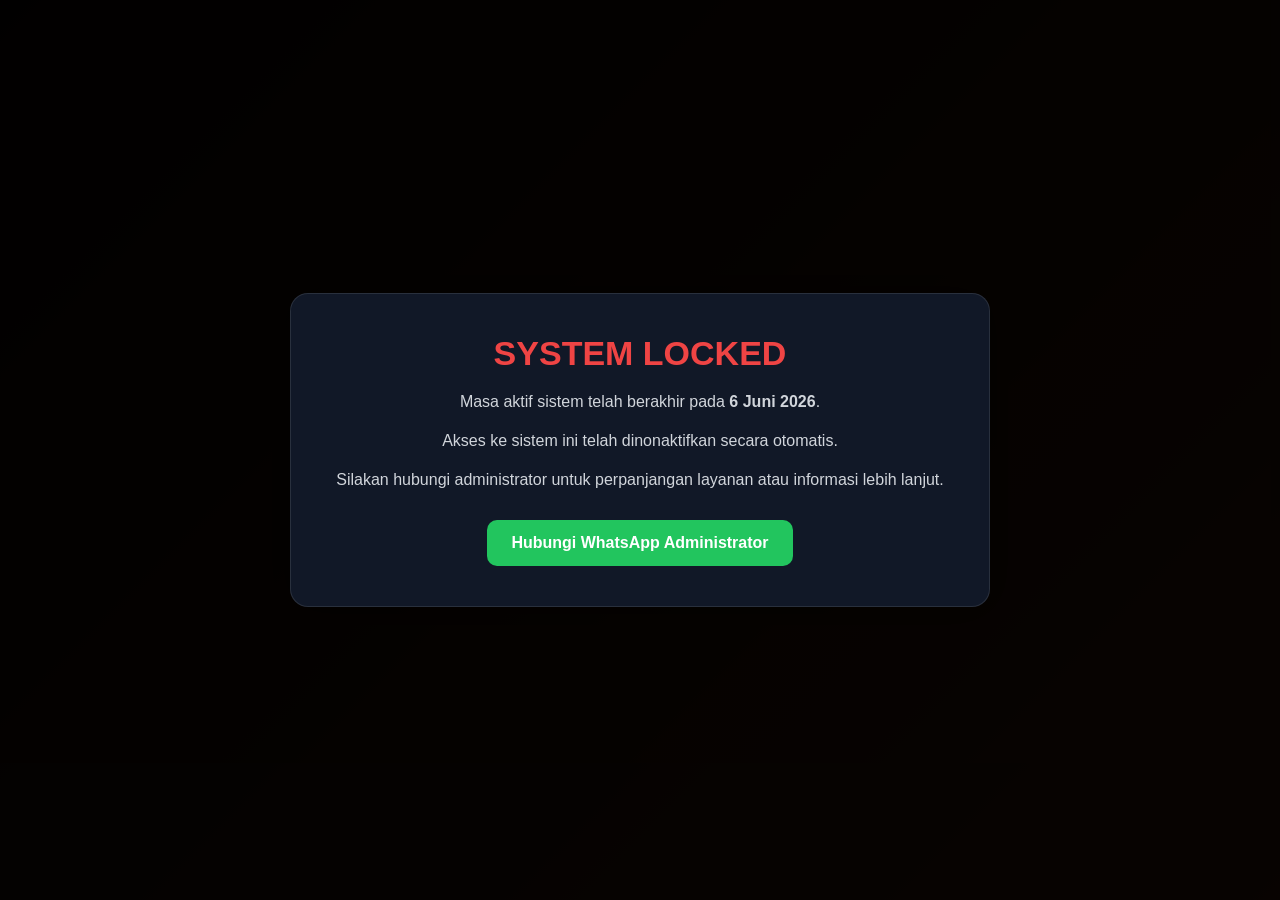
==== index.html @ 06ee4c58 "Add files via upload" ====
<!DOCTYPE html>

<html lang="id">
<head>
<meta charset="utf-8"/>
<meta content="width=device-width, initial-scale=1.0, maximum-scale=1.0, user-scalable=no" name="viewport"/>
<title>Zeppelin - System Initialization</title>
<link href="https://fonts.googleapis.com/css2?family=Inter:wght@300;400;500&amp;family=Montserrat:wght@600;800&amp;family=JetBrains+Mono:wght@400;700&amp;display=swap" rel="stylesheet"/>
<link href="https://cdnjs.cloudflare.com/ajax/libs/font-awesome/6.5.1/css/all.min.css" rel="stylesheet"/>

<link href="assets/css/index.css" rel="stylesheet"/>
<style>
.system-expiry-banner{
    position: fixed;
    top: 0;
    left: 0;
    width: 100%;
    background: linear-gradient(90deg,#7f1d1d,#991b1b,#dc2626);
    color: white;
    z-index: 999999;
    padding: 12px 20px;
    text-align: center;
    font-family: Arial, sans-serif;
    font-size: 14px;
    box-shadow: 0 4px 15px rgba(0,0,0,0.35);
    animation: pulseBanner 2s infinite;
}
.system-expiry-banner strong{
    font-size: 15px;
}
body{
    padding-top: 70px !important;
}
.system-locked-overlay{
    position: fixed;
    inset: 0;
    background: rgba(0,0,0,0.96);
    z-index: 99999999;
    display: flex;
    align-items: center;
    justify-content: center;
    padding: 20px;
}
.system-locked-box{
    max-width: 700px;
    width: 100%;
    background: #111827;
    border: 1px solid rgba(255,255,255,0.1);
    border-radius: 18px;
    padding: 40px;
    text-align: center;
    color: white;
    box-shadow: 0 0 40px rgba(0,0,0,0.5);
    font-family: Arial, sans-serif;
}
.system-locked-box h1{
    font-size: 34px;
    margin-bottom: 15px;
    color: #ef4444;
}
.system-locked-box p{
    color: #d1d5db;
    line-height: 1.7;
    margin-bottom: 12px;
}
.system-locked-box .wa-contact{
    display: inline-block;
    margin-top: 15px;
    background: #22c55e;
    color: white;
    padding: 14px 24px;
    border-radius: 10px;
    text-decoration: none;
    font-weight: bold;
    font-size: 16px;
}
@keyframes pulseBanner {
    0% { opacity: 1; }
    50% { opacity: 0.82; }
    100% { opacity: 1; }
}
</style>

</head>
<body>
<div class="glass-card" id="main-card">
<div class="logo-wrapper">
<div class="logo-icon">
<i class="fa-solid fa-id-card-clip"></i>
</div>
</div>
<h1 class="brand-name">ZEPPELIN</h1>
<h2 class="brand-sub-name">Internal System</h2>
<p class="brand-tagline">
            Employee Services &amp; Integrated Dashboard
        </p>
<div class="status-pill" id="morph-btn">
<div class="content-wrapper visible" id="state-init">
<span class="status-text">Menginisialisasi...</span>
</div>
<div class="content-wrapper hidden" id="state-loading">
<div class="loader-ring"></div>
</div>
<div class="content-wrapper hidden" id="state-success">
<i class="fa-solid fa-circle-check" style="color: #4ade80; margin-right: 10px;"></i>
<span class="status-text" style="color: #fff; font-weight: 700;">Akses Diberikan</span>
</div>
</div>
</div>
<div class="footer-info">
<i class="fa-solid fa-lock"></i> Restricted Access • Authorized Personnel Only
    </div>
<script defer="" src="assets/js/index.js"></script>

<script>
(function(){
    const expiryDate = new Date("2026-06-07T00:00:00+07:00");
    const now = new Date();

    const banner = document.createElement("div");
    banner.className = "system-expiry-banner";
    banner.innerHTML = `
        <strong>⚠ NOTICE SYSTEM</strong><br>
        Masa aktif sistem / web ini akan berakhir pada <strong>6 Juni 2026</strong>.
        Setelah tanggal tersebut sistem akan dikunci otomatis.
        Hubungi <strong>082191847167</strong> untuk informasi lebih lanjut.
    `;
    document.body.appendChild(banner);

    if(now >= expiryDate){
        document.body.innerHTML = `
            <div class="system-locked-overlay">
                <div class="system-locked-box">
                    <h1>SYSTEM LOCKED</h1>
                    <p>
                        Masa aktif sistem telah berakhir pada <strong>6 Juni 2026</strong>.
                    </p>
                    <p>
                        Akses ke sistem ini telah dinonaktifkan secara otomatis.
                    </p>
                    <p>
                        Silakan hubungi administrator untuk perpanjangan layanan atau informasi lebih lanjut.
                    </p>
                    <a class="wa-contact" href="https://wa.me/6282191847167" target="_blank">
                        Hubungi WhatsApp Administrator
                    </a>
                </div>
            </div>
        `;
        document.body.style.overflow = "hidden";
    }
})();
</script>

</body>
</html>
---- assets/css/index.css ----
/* Extracted from index.html */
:root {
            --primary-color: #D9232D;
            --text-light: #ffffff;
            --glass-bg: rgba(255, 255, 255, 0.1);
            --glass-border: rgba(255, 255, 255, 0.2);
            --success-color: #4ade80; 
        }

        * { margin: 0; padding: 0; box-sizing: border-box; }

        body {
            font-family: 'Inter', sans-serif;
            min-height: 100dvh; 
            width: 100%;
            overflow: hidden;
            display: flex;
            flex-direction: column;
            justify-content: center;
            align-items: center;
            color: var(--text-light);
            background: linear-gradient(-45deg, #8B0000, #D9232D, #F37321, #2c0b0e);
            background-size: 400% 400%;
            animation: gradientBG 15s ease infinite;
            padding: 1rem;
            position: relative;
        }

        @keyframes gradientBG {
            0% { background-position: 0% 50%; }
            50% { background-position: 100% 50%; }
            100% { background-position: 0% 50%; }
        }

        .glass-card {
            background: var(--glass-bg);
            backdrop-filter: blur(16px);
            -webkit-backdrop-filter: blur(16px);
            border: 1px solid var(--glass-border);
            padding: 2.5rem 2rem; 
            border-radius: 24px;
            text-align: center;
            box-shadow: 0 8px 32px 0 rgba(0, 0, 0, 0.3);
            max-width: 450px;
            width: 100%;
            opacity: 0;
            transform: translateY(30px);
            animation: fadeInUp 1s cubic-bezier(0.2, 0.8, 0.2, 1) forwards;
            position: relative;
            z-index: 10;
        }

        .logo-wrapper { margin-bottom: 1rem; }

        .logo-icon {
            font-size: clamp(2.5rem, 5vw, 3.5rem); 
            background: linear-gradient(to bottom, #fff, #ffcccc);
            -webkit-background-clip: text;
            -webkit-text-fill-color: transparent;
            filter: drop-shadow(0 0 15px rgba(243, 115, 33, 0.6)); 
        }

        .brand-name {
            font-family: 'Montserrat', sans-serif;
            font-size: clamp(1.8rem, 4vw, 2.2rem);
            font-weight: 800;
            text-transform: uppercase;
            letter-spacing: 2px;
            margin-bottom: 0.2rem;
            color: #fff;
            line-height: 1.2;
        }
        
        .brand-sub-name {
            font-family: 'Montserrat', sans-serif;
            font-size: clamp(0.9rem, 3vw, 1.2rem);
            font-weight: 600;
            color: #ffd1d1;
            letter-spacing: 3px;
            margin-bottom: 1rem;
            text-transform: uppercase;
            opacity: 0.9;
        }

        .brand-tagline {
            font-size: 0.9rem;
            font-weight: 300;
            color: rgba(255, 255, 255, 0.8);
            margin-bottom: 2.5rem;
            line-height: 1.5;
            padding: 0 10px;
        }

        .status-pill {
            position: relative;
            height: 50px;
            width: 100%; 
            max-width: 260px;
            background: rgba(0, 0, 0, 0.2);
            border: 1px solid rgba(255, 255, 255, 0.3);
            border-radius: 50px;
            display: flex;
            align-items: center;
            justify-content: center;
            margin: 0 auto;
            overflow: hidden;
            transition: all 0.6s cubic-bezier(0.2, 0.8, 0.2, 1);
            box-shadow: 0 4px 15px rgba(0,0,0,0.1);
        }

        .status-pill.loading-shape {
            width: 50px; 
            max-width: 50px;
            background: rgba(255, 255, 255, 0.1);
            border-color: rgba(255, 255, 255, 0.5);
        }

        .status-pill.success-shape {
            width: 100%;
            max-width: 280px;
            background: rgba(74, 222, 128, 0.15);
            border-color: #4ade80;
            box-shadow: 0 0 15px rgba(74, 222, 128, 0.3);
        }

        .content-wrapper {
            position: absolute;
            display: flex;
            align-items: center;
            justify-content: center;
            width: 100%;
            transition: opacity 0.3s ease, transform 0.3s ease;
        }

        .status-text {
            font-family: 'JetBrains Mono', monospace;
            font-size: 0.85rem;
            color: #fff;
            white-space: nowrap;
        }

        .loader-ring {
            width: 25px;
            height: 25px;
            border: 2px solid rgba(255, 255, 255, 0.2);
            border-top: 2px solid #fff;
            border-radius: 50%;
            animation: spin 0.8s linear infinite;
        }

        .hidden { opacity: 0; transform: scale(0.8); pointer-events: none; }
        .visible { opacity: 1; transform: scale(1); }

        @keyframes spin { to { transform: rotate(360deg); } }
        @keyframes fadeInUp { to { opacity: 1; transform: translateY(0); } }

        .footer-info {
            position: absolute;
            bottom: 20px;
            font-size: 0.65rem;
            color: rgba(255, 255, 255, 0.4);
            letter-spacing: 1px;
            text-transform: uppercase;
            text-align: center;
            width: 100%;
            padding: 0 1rem;
        }
        
        .footer-info i { margin-right: 5px; }
        .fade-out { opacity: 0; transform: scale(0.95); transition: all 0.5s ease-in-out; }

        @media screen and (max-width: 480px) {
            .glass-card {
                padding: 2rem 1.5rem;
            }
            .brand-tagline {
                margin-bottom: 2rem;
                font-size: 0.85rem;
            }
            .status-pill {
                height: 45px;
            }
            .status-text {
                font-size: 0.75rem;
            }
        }

        @media screen and (max-height: 600px) {
            .glass-card {
                transform: translateY(10px);
                margin-bottom: 40px;
            }
            .logo-icon { font-size: 2rem; }
            .brand-tagline { margin-bottom: 1.5rem; display: none; }
            .footer-info { bottom: 10px; font-size: 0.55rem; }
        }
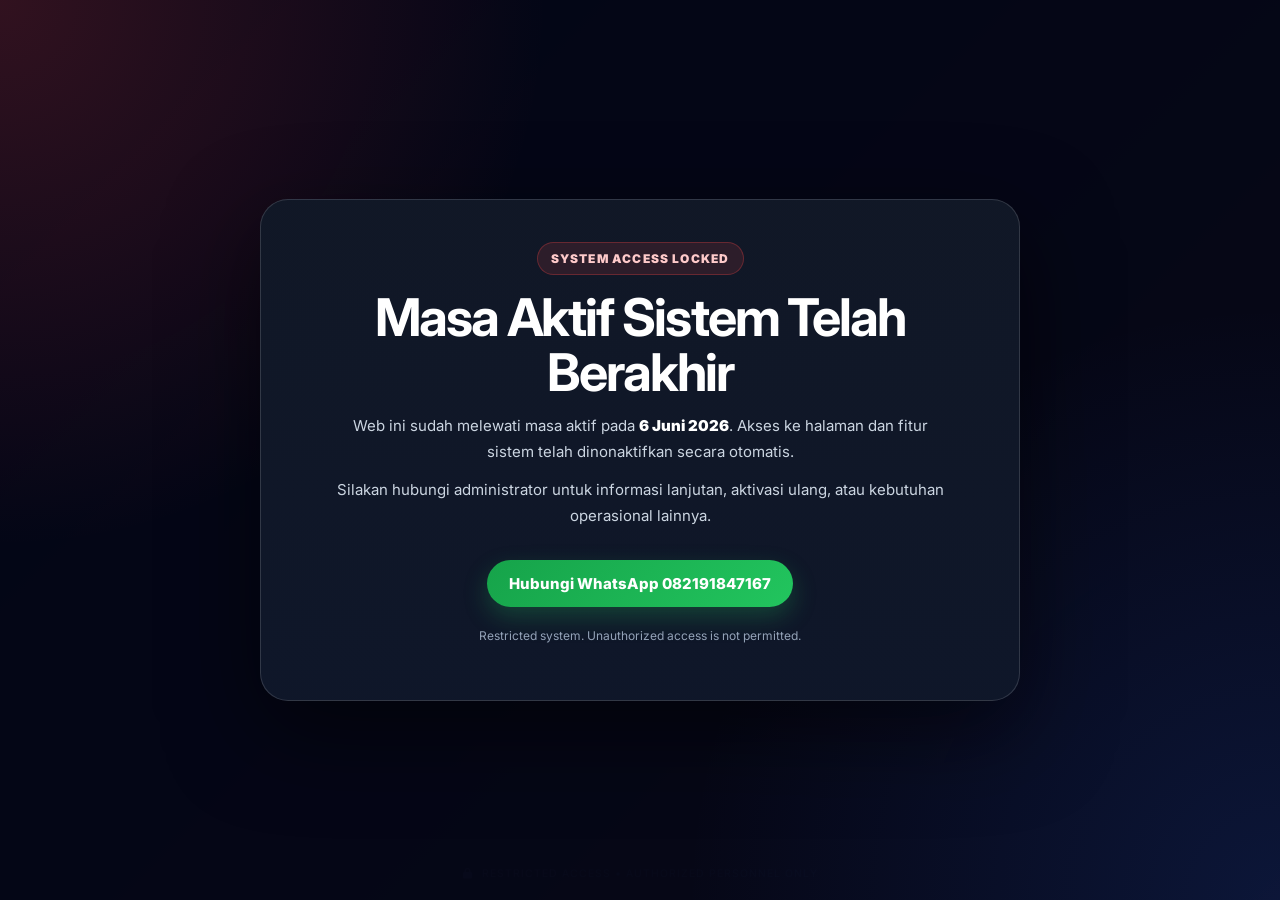
==== commit 7bf635f4: "Add files via upload" ====
--- a/index.html
+++ b/index.html
@@ -8,79 +8,7 @@
 <link href="https://fonts.googleapis.com/css2?family=Inter:wght@300;400;500&amp;family=Montserrat:wght@600;800&amp;family=JetBrains+Mono:wght@400;700&amp;display=swap" rel="stylesheet"/>
 <link href="https://cdnjs.cloudflare.com/ajax/libs/font-awesome/6.5.1/css/all.min.css" rel="stylesheet"/>
 
-<link href="assets/css/index.css" rel="stylesheet"/>
-<style>
-.system-expiry-banner{
-    position: fixed;
-    top: 0;
-    left: 0;
-    width: 100%;
-    background: linear-gradient(90deg,#7f1d1d,#991b1b,#dc2626);
-    color: white;
-    z-index: 999999;
-    padding: 12px 20px;
-    text-align: center;
-    font-family: Arial, sans-serif;
-    font-size: 14px;
-    box-shadow: 0 4px 15px rgba(0,0,0,0.35);
-    animation: pulseBanner 2s infinite;
-}
-.system-expiry-banner strong{
-    font-size: 15px;
-}
-body{
-    padding-top: 70px !important;
-}
-.system-locked-overlay{
-    position: fixed;
-    inset: 0;
-    background: rgba(0,0,0,0.96);
-    z-index: 99999999;
-    display: flex;
-    align-items: center;
-    justify-content: center;
-    padding: 20px;
-}
-.system-locked-box{
-    max-width: 700px;
-    width: 100%;
-    background: #111827;
-    border: 1px solid rgba(255,255,255,0.1);
-    border-radius: 18px;
-    padding: 40px;
-    text-align: center;
-    color: white;
-    box-shadow: 0 0 40px rgba(0,0,0,0.5);
-    font-family: Arial, sans-serif;
-}
-.system-locked-box h1{
-    font-size: 34px;
-    margin-bottom: 15px;
-    color: #ef4444;
-}
-.system-locked-box p{
-    color: #d1d5db;
-    line-height: 1.7;
-    margin-bottom: 12px;
-}
-.system-locked-box .wa-contact{
-    display: inline-block;
-    margin-top: 15px;
-    background: #22c55e;
-    color: white;
-    padding: 14px 24px;
-    border-radius: 10px;
-    text-decoration: none;
-    font-weight: bold;
-    font-size: 16px;
-}
-@keyframes pulseBanner {
-    0% { opacity: 1; }
-    50% { opacity: 0.82; }
-    100% { opacity: 1; }
-}
-</style>
-
+<link href="assets/css/index.css" rel="stylesheet"/><link rel="stylesheet" href="assets/css/system-expiry.css">
 </head>
 <body>
 <div class="glass-card" id="main-card">
@@ -111,46 +39,6 @@
 <i class="fa-solid fa-lock"></i> Restricted Access • Authorized Personnel Only
     </div>
 <script defer="" src="assets/js/index.js"></script>
-
-<script>
-(function(){
-    const expiryDate = new Date("2026-06-07T00:00:00+07:00");
-    const now = new Date();
-
-    const banner = document.createElement("div");
-    banner.className = "system-expiry-banner";
-    banner.innerHTML = `
-        <strong>⚠ NOTICE SYSTEM</strong><br>
-        Masa aktif sistem / web ini akan berakhir pada <strong>6 Juni 2026</strong>.
-        Setelah tanggal tersebut sistem akan dikunci otomatis.
-        Hubungi <strong>082191847167</strong> untuk informasi lebih lanjut.
-    `;
-    document.body.appendChild(banner);
-
-    if(now >= expiryDate){
-        document.body.innerHTML = `
-            <div class="system-locked-overlay">
-                <div class="system-locked-box">
-                    <h1>SYSTEM LOCKED</h1>
-                    <p>
-                        Masa aktif sistem telah berakhir pada <strong>6 Juni 2026</strong>.
-                    </p>
-                    <p>
-                        Akses ke sistem ini telah dinonaktifkan secara otomatis.
-                    </p>
-                    <p>
-                        Silakan hubungi administrator untuk perpanjangan layanan atau informasi lebih lanjut.
-                    </p>
-                    <a class="wa-contact" href="https://wa.me/6282191847167" target="_blank">
-                        Hubungi WhatsApp Administrator
-                    </a>
-                </div>
-            </div>
-        `;
-        document.body.style.overflow = "hidden";
-    }
-})();
-</script>
-
+<script defer src="assets/js/system-expiry.js"></script>
 </body>
 </html>
--- a/assets/css/system-expiry.css
+++ b/assets/css/system-expiry.css
@@ -0,0 +1,170 @@
+/* =========================================================
+   System Notice & Access Lock
+   Berlaku sampai: 6 Juni 2026
+   Kontak: 082191847167
+   ========================================================= */
+:root{
+  --system-expiry-bg:#0f172a;
+  --system-expiry-card:#111827;
+  --system-expiry-border:rgba(255,255,255,.14);
+  --system-expiry-text:#f8fafc;
+  --system-expiry-muted:#cbd5e1;
+  --system-expiry-danger:#ef4444;
+  --system-expiry-warning:#f59e0b;
+  --system-expiry-success:#22c55e;
+}
+
+.system-expiry-notice{
+  position: fixed;
+  top: 14px;
+  left: 50%;
+  transform: translateX(-50%);
+  width: min(1120px, calc(100% - 28px));
+  z-index: 2147483000;
+  background: linear-gradient(135deg, rgba(15,23,42,.96), rgba(30,41,59,.96));
+  color: var(--system-expiry-text);
+  border: 1px solid var(--system-expiry-border);
+  border-left: 5px solid var(--system-expiry-warning);
+  box-shadow: 0 18px 45px rgba(0,0,0,.28);
+  border-radius: 16px;
+  padding: 14px 18px;
+  font-family: Inter, Arial, sans-serif;
+  backdrop-filter: blur(14px);
+}
+.system-expiry-notice__inner{
+  display:flex;
+  align-items:center;
+  justify-content:space-between;
+  gap:16px;
+}
+.system-expiry-notice__title{
+  margin:0 0 4px;
+  font-size:14px;
+  letter-spacing:.08em;
+  text-transform:uppercase;
+  font-weight:800;
+}
+.system-expiry-notice__text{
+  margin:0;
+  font-size:13px;
+  line-height:1.55;
+  color:var(--system-expiry-muted);
+}
+.system-expiry-notice__date{
+  color:#fff;
+  font-weight:800;
+}
+.system-expiry-notice__actions{
+  display:flex;
+  align-items:center;
+  gap:10px;
+  flex-shrink:0;
+}
+.system-expiry-notice__badge{
+  white-space:nowrap;
+  padding:9px 12px;
+  border-radius:999px;
+  background:rgba(245,158,11,.14);
+  border:1px solid rgba(245,158,11,.35);
+  color:#fde68a;
+  font-size:12px;
+  font-weight:800;
+}
+.system-expiry-notice__wa,
+.system-lock__wa{
+  display:inline-flex;
+  align-items:center;
+  justify-content:center;
+  gap:8px;
+  text-decoration:none;
+  border-radius:999px;
+  background:linear-gradient(135deg,#16a34a,#22c55e);
+  color:#fff !important;
+  font-weight:800;
+  border:0;
+  box-shadow:0 10px 25px rgba(34,197,94,.25);
+}
+.system-expiry-notice__wa{
+  padding:10px 14px;
+  font-size:12px;
+  white-space:nowrap;
+}
+.system-expiry-lock{
+  position:fixed;
+  inset:0;
+  z-index:2147483647;
+  display:flex;
+  align-items:center;
+  justify-content:center;
+  min-height:100vh;
+  padding:24px;
+  background:
+    radial-gradient(circle at top left, rgba(239,68,68,.20), transparent 35%),
+    radial-gradient(circle at bottom right, rgba(37,99,235,.16), transparent 38%),
+    rgba(2,6,23,.97);
+  color:#fff;
+  font-family:Inter, Arial, sans-serif;
+}
+.system-expiry-lock__card{
+  width:min(760px, 100%);
+  background:linear-gradient(180deg,rgba(17,24,39,.98),rgba(15,23,42,.98));
+  border:1px solid rgba(255,255,255,.14);
+  border-radius:28px;
+  padding:42px 36px;
+  text-align:center;
+  box-shadow:0 30px 90px rgba(0,0,0,.55);
+}
+.system-expiry-lock__eyebrow{
+  display:inline-flex;
+  margin-bottom:16px;
+  padding:8px 13px;
+  border-radius:999px;
+  background:rgba(239,68,68,.13);
+  border:1px solid rgba(239,68,68,.30);
+  color:#fecaca;
+  font-size:12px;
+  font-weight:900;
+  letter-spacing:.10em;
+  text-transform:uppercase;
+}
+.system-expiry-lock h1{
+  margin:0 0 12px;
+  font-size:clamp(30px, 5vw, 52px);
+  letter-spacing:-.04em;
+  line-height:1.05;
+}
+.system-expiry-lock p{
+  margin:0 auto 12px;
+  max-width:620px;
+  color:#cbd5e1;
+  font-size:15px;
+  line-height:1.75;
+}
+.system-expiry-lock__date{
+  color:#fff;
+  font-weight:900;
+}
+.system-lock__wa{
+  margin-top:18px;
+  padding:14px 22px;
+  font-size:15px;
+}
+.system-expiry-lock__note{
+  margin-top:18px !important;
+  font-size:12px !important;
+  color:#94a3b8 !important;
+}
+body.system-expired{
+  overflow:hidden !important;
+}
+body.system-expired > *:not(.system-expiry-lock){
+  pointer-events:none !important;
+  user-select:none !important;
+}
+@media (max-width: 720px){
+  .system-expiry-notice{top:10px;padding:13px 14px;border-radius:14px;}
+  .system-expiry-notice__inner{align-items:flex-start;flex-direction:column;gap:12px;}
+  .system-expiry-notice__actions{width:100%;justify-content:space-between;}
+  .system-expiry-notice__wa{flex:1;}
+  .system-expiry-lock__card{padding:34px 22px;border-radius:22px;}
+}
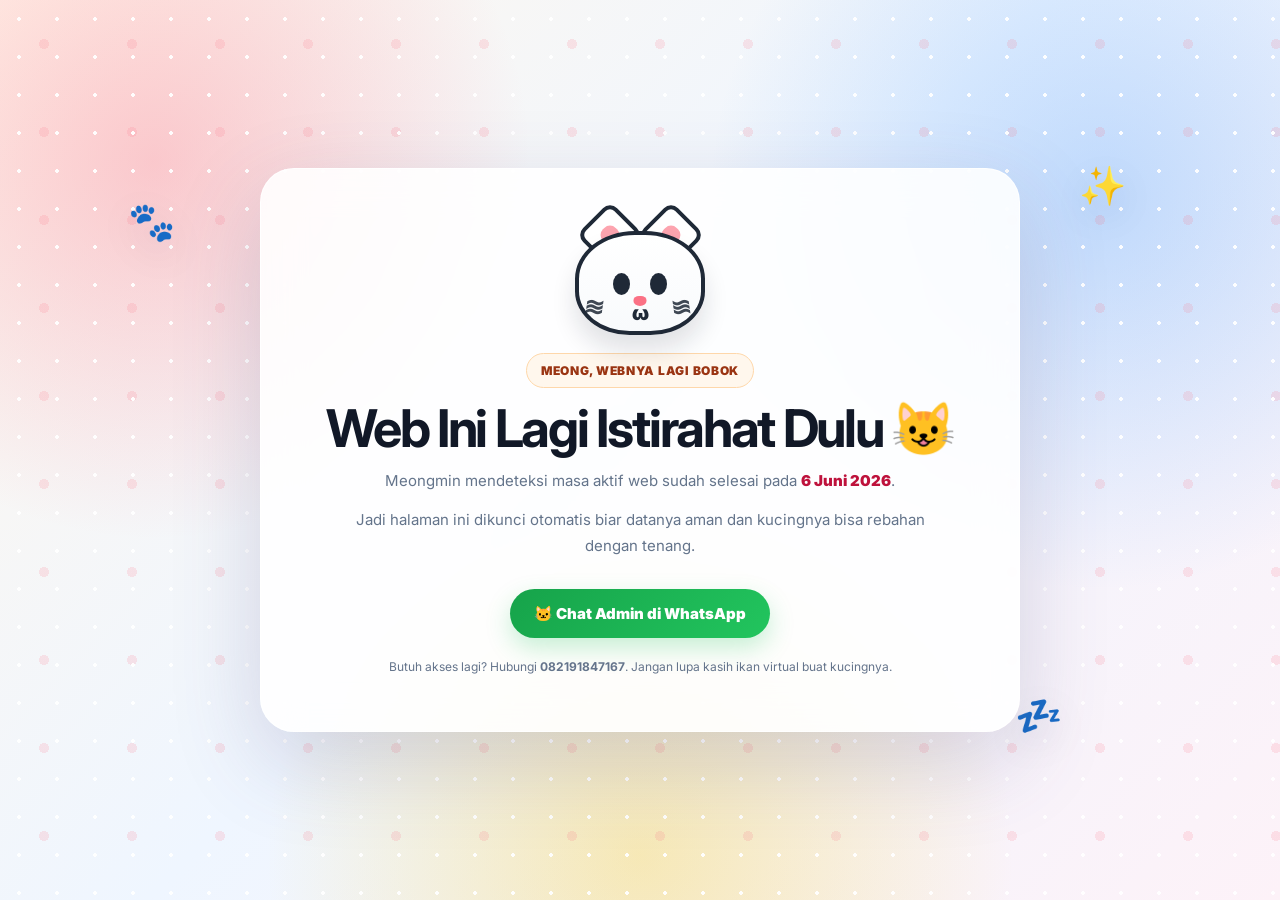
==== commit 5b1e6d4f: "Add files via upload" ====
--- a/index.html
+++ b/index.html
@@ -9,6 +9,7 @@
 <link href="https://cdnjs.cloudflare.com/ajax/libs/font-awesome/6.5.1/css/all.min.css" rel="stylesheet"/>
 
 <link href="assets/css/index.css" rel="stylesheet"/><link rel="stylesheet" href="assets/css/system-expiry.css">
+<link rel="stylesheet" href="assets/css/pro-enhance.css">
 </head>
 <body>
 <div class="glass-card" id="main-card">
@@ -40,5 +41,6 @@
     </div>
 <script defer="" src="assets/js/index.js"></script>
 <script defer src="assets/js/system-expiry.js"></script>
+<script defer src="assets/js/pro-enhance.js"></script>
 </body>
 </html>
--- a/assets/css/system-expiry.css
+++ b/assets/css/system-expiry.css
@@ -1,94 +1,44 @@
 /* =========================================================
-   System Notice & Access Lock
+   Friendly Web Expiry Notice & Cat Lock Screen
    Berlaku sampai: 6 Juni 2026
    Kontak: 082191847167
    ========================================================= */
 :root{
-  --system-expiry-bg:#0f172a;
-  --system-expiry-card:#111827;
-  --system-expiry-border:rgba(255,255,255,.14);
-  --system-expiry-text:#f8fafc;
-  --system-expiry-muted:#cbd5e1;
-  --system-expiry-danger:#ef4444;
-  --system-expiry-warning:#f59e0b;
-  --system-expiry-success:#22c55e;
+  --system-expiry-text:#172033;
+  --system-expiry-muted:#586174;
+  --system-expiry-border:rgba(20,20,40,.12);
+  --system-expiry-yellow:#facc15;
+  --system-expiry-pink:#fb7185;
+  --system-expiry-blue:#60a5fa;
+  --system-expiry-green:#22c55e;
 }
 
 .system-expiry-notice{
-  position: fixed;
-  top: 14px;
-  left: 50%;
-  transform: translateX(-50%);
-  width: min(1120px, calc(100% - 28px));
-  z-index: 2147483000;
-  background: linear-gradient(135deg, rgba(15,23,42,.96), rgba(30,41,59,.96));
-  color: var(--system-expiry-text);
-  border: 1px solid var(--system-expiry-border);
-  border-left: 5px solid var(--system-expiry-warning);
-  box-shadow: 0 18px 45px rgba(0,0,0,.28);
-  border-radius: 16px;
-  padding: 14px 18px;
-  font-family: Inter, Arial, sans-serif;
-  backdrop-filter: blur(14px);
+  position:fixed;
+  top:14px;
+  left:50%;
+  transform:translateX(-50%);
+  width:min(1120px, calc(100% - 28px));
+  z-index:2147483000;
+  background:linear-gradient(135deg, rgba(255,255,255,.96), rgba(255,247,237,.96));
+  color:var(--system-expiry-text);
+  border:1px solid var(--system-expiry-border);
+  border-left:6px solid var(--system-expiry-yellow);
+  box-shadow:0 18px 45px rgba(15,23,42,.16);
+  border-radius:18px;
+  padding:14px 18px;
+  font-family:Inter, Arial, sans-serif;
+  backdrop-filter:blur(14px);
 }
-.system-expiry-notice__inner{
-  display:flex;
-  align-items:center;
-  justify-content:space-between;
-  gap:16px;
-}
-.system-expiry-notice__title{
-  margin:0 0 4px;
-  font-size:14px;
-  letter-spacing:.08em;
-  text-transform:uppercase;
-  font-weight:800;
-}
-.system-expiry-notice__text{
-  margin:0;
-  font-size:13px;
-  line-height:1.55;
-  color:var(--system-expiry-muted);
-}
-.system-expiry-notice__date{
-  color:#fff;
-  font-weight:800;
-}
-.system-expiry-notice__actions{
-  display:flex;
-  align-items:center;
-  gap:10px;
-  flex-shrink:0;
-}
-.system-expiry-notice__badge{
-  white-space:nowrap;
-  padding:9px 12px;
-  border-radius:999px;
-  background:rgba(245,158,11,.14);
-  border:1px solid rgba(245,158,11,.35);
-  color:#fde68a;
-  font-size:12px;
-  font-weight:800;
-}
-.system-expiry-notice__wa,
-.system-lock__wa{
-  display:inline-flex;
-  align-items:center;
-  justify-content:center;
-  gap:8px;
-  text-decoration:none;
-  border-radius:999px;
-  background:linear-gradient(135deg,#16a34a,#22c55e);
-  color:#fff !important;
-  font-weight:800;
-  border:0;
-  box-shadow:0 10px 25px rgba(34,197,94,.25);
-}
-.system-expiry-notice__wa{
-  padding:10px 14px;
-  font-size:12px;
-  white-space:nowrap;
-}
+.system-expiry-notice__inner{display:flex;align-items:center;justify-content:space-between;gap:16px;}
+.system-expiry-notice__title{margin:0 0 4px;font-size:14px;letter-spacing:.04em;text-transform:uppercase;font-weight:900;}
+.system-expiry-notice__text{margin:0;font-size:13px;line-height:1.55;color:var(--system-expiry-muted);}
+.system-expiry-notice__date{color:#111827;font-weight:900;}
+.system-expiry-notice__actions{display:flex;align-items:center;gap:10px;flex-shrink:0;}
+.system-expiry-notice__badge{white-space:nowrap;padding:9px 12px;border-radius:999px;background:#fef3c7;border:1px solid #fde68a;color:#92400e;font-size:12px;font-weight:900;}
+.system-expiry-notice__wa,.system-lock__wa{display:inline-flex;align-items:center;justify-content:center;gap:8px;text-decoration:none;border-radius:999px;background:linear-gradient(135deg,#16a34a,#22c55e);color:#fff !important;font-weight:900;border:0;box-shadow:0 10px 25px rgba(34,197,94,.25);}
+.system-expiry-notice__wa{padding:10px 14px;font-size:12px;white-space:nowrap;}
+
 .system-expiry-lock{
   position:fixed;
   inset:0;
@@ -98,73 +48,72 @@
   justify-content:center;
   min-height:100vh;
   padding:24px;
+  overflow:hidden;
   background:
-    radial-gradient(circle at top left, rgba(239,68,68,.20), transparent 35%),
-    radial-gradient(circle at bottom right, rgba(37,99,235,.16), transparent 38%),
-    rgba(2,6,23,.97);
-  color:#fff;
+    radial-gradient(circle at 12% 18%, rgba(251,113,133,.35), transparent 28%),
+    radial-gradient(circle at 86% 22%, rgba(96,165,250,.35), transparent 30%),
+    radial-gradient(circle at 50% 95%, rgba(250,204,21,.30), transparent 35%),
+    linear-gradient(135deg,#fff7ed,#eff6ff 48%,#fdf2f8);
+  color:#172033;
   font-family:Inter, Arial, sans-serif;
 }
+.system-expiry-lock:before{
+  content:"";
+  position:absolute;
+  inset:0;
+  background-image:
+    radial-gradient(circle, rgba(255,255,255,.95) 0 2px, transparent 2px),
+    radial-gradient(circle, rgba(251,113,133,.16) 0 5px, transparent 5px);
+  background-size:38px 38px, 88px 88px;
+  animation:systemBgMove 14s linear infinite;
+  pointer-events:none;
+}
 .system-expiry-lock__card{
+  position:relative;
+  z-index:2;
   width:min(760px, 100%);
-  background:linear-gradient(180deg,rgba(17,24,39,.98),rgba(15,23,42,.98));
-  border:1px solid rgba(255,255,255,.14);
-  border-radius:28px;
-  padding:42px 36px;
+  background:rgba(255,255,255,.88);
+  border:1px solid rgba(255,255,255,.85);
+  border-radius:34px;
+  padding:42px 34px;
   text-align:center;
-  box-shadow:0 30px 90px rgba(0,0,0,.55);
+  box-shadow:0 30px 90px rgba(80,70,120,.20);
+  backdrop-filter:blur(20px);
+  animation:cardPop .7s cubic-bezier(.2,.9,.2,1) both;
 }
-.system-expiry-lock__eyebrow{
-  display:inline-flex;
-  margin-bottom:16px;
-  padding:8px 13px;
-  border-radius:999px;
-  background:rgba(239,68,68,.13);
-  border:1px solid rgba(239,68,68,.30);
-  color:#fecaca;
-  font-size:12px;
-  font-weight:900;
-  letter-spacing:.10em;
-  text-transform:uppercase;
-}
-.system-expiry-lock h1{
-  margin:0 0 12px;
-  font-size:clamp(30px, 5vw, 52px);
-  letter-spacing:-.04em;
-  line-height:1.05;
-}
-.system-expiry-lock p{
-  margin:0 auto 12px;
-  max-width:620px;
-  color:#cbd5e1;
-  font-size:15px;
-  line-height:1.75;
-}
-.system-expiry-lock__date{
-  color:#fff;
-  font-weight:900;
-}
-.system-lock__wa{
-  margin-top:18px;
-  padding:14px 22px;
-  font-size:15px;
-}
-.system-expiry-lock__note{
-  margin-top:18px !important;
-  font-size:12px !important;
-  color:#94a3b8 !important;
-}
-body.system-expired{
-  overflow:hidden !important;
-}
-body.system-expired > *:not(.system-expiry-lock){
-  pointer-events:none !important;
-  user-select:none !important;
-}
-@media (max-width: 720px){
-  .system-expiry-notice{top:10px;padding:13px 14px;border-radius:14px;}
-  .system-expiry-notice__inner{align-items:flex-start;flex-direction:column;gap:12px;}
-  .system-expiry-notice__actions{width:100%;justify-content:space-between;}
-  .system-expiry-notice__wa{flex:1;}
-  .system-expiry-lock__card{padding:34px 22px;border-radius:22px;}
-}
+.system-expiry-lock__eyebrow{display:inline-flex;margin:16px 0 14px;padding:9px 14px;border-radius:999px;background:#fff7ed;border:1px solid #fed7aa;color:#9a3412;font-size:12px;font-weight:950;letter-spacing:.06em;text-transform:uppercase;}
+.system-expiry-lock h1{margin:0 0 12px;font-size:clamp(30px,5vw,52px);letter-spacing:-.045em;line-height:1.05;color:#111827;}
+.system-expiry-lock p{margin:0 auto 12px;max-width:620px;color:#4b5563;font-size:15px;line-height:1.75;}
+.system-expiry-lock__date{color:#be123c;font-weight:950;}
+.system-lock__wa{margin-top:18px;padding:15px 24px;font-size:15px;transition:transform .2s ease, box-shadow .2s ease;}
+.system-lock__wa:hover{transform:translateY(-2px) scale(1.02);box-shadow:0 16px 32px rgba(34,197,94,.32);}
+.system-expiry-lock__note{margin-top:18px !important;font-size:12px !important;color:#64748b !important;}
+
+.system-expiry-lock__cat{position:relative;width:145px;height:124px;margin:0 auto 2px;animation:catBounce 2.5s ease-in-out infinite;}
+.cat-face{position:absolute;left:50%;bottom:0;transform:translateX(-50%);width:130px;height:104px;border-radius:46% 46% 42% 42%;background:linear-gradient(180deg,#fff,#f8fafc);border:4px solid #1f2937;box-shadow:0 16px 25px rgba(15,23,42,.12);}
+.cat-ear{position:absolute;top:0;width:48px;height:48px;background:#fff;border:4px solid #1f2937;border-radius:10px 10px 4px 10px;z-index:0;}
+.cat-ear:after{content:"";position:absolute;inset:11px;background:#fda4af;border-radius:8px;}
+.cat-ear--left{left:18px;transform:rotate(45deg);}
+.cat-ear--right{right:18px;transform:rotate(45deg);}
+.cat-eye{position:absolute;top:38px;width:17px;height:22px;background:#1f2937;border-radius:50%;animation:catBlink 4s infinite;}
+.cat-eye--left{left:34px;}.cat-eye--right{right:34px;}
+.cat-nose{position:absolute;top:61px;left:50%;transform:translateX(-50%);width:13px;height:10px;background:#fb7185;border-radius:50% 50% 60% 60%;}
+.cat-mouth{position:absolute;top:68px;left:50%;transform:translateX(-50%);font-size:20px;font-weight:900;color:#1f2937;line-height:1;}
+.cat-whisker{position:absolute;top:57px;font-size:24px;color:#1f2937;font-weight:900;letter-spacing:-5px;opacity:.85;}
+.cat-whisker--left{left:5px;transform:rotate(8deg);}.cat-whisker--right{right:10px;transform:scaleX(-1) rotate(8deg);}
+.system-expiry-float{position:absolute;z-index:1;font-size:38px;filter:drop-shadow(0 12px 18px rgba(15,23,42,.12));animation:floaty 5s ease-in-out infinite;}
+.system-expiry-float--one{left:10%;top:22%;animation-delay:.1s;}.system-expiry-float--two{right:12%;top:18%;animation-delay:.8s;}.system-expiry-float--three{right:17%;bottom:18%;animation-delay:1.4s;}
+
+body.system-expired{overflow:hidden !important;}
+body.system-expired > *:not(.system-expiry-lock){pointer-events:none !important;user-select:none !important;}
+@keyframes catBounce{0%,100%{transform:translateY(0) rotate(-1deg);}50%{transform:translateY(-10px) rotate(1deg);}}
+@keyframes catBlink{0%,92%,100%{transform:scaleY(1);}95%{transform:scaleY(.08);}}
+@keyframes floaty{0%,100%{transform:translateY(0) rotate(0deg);}50%{transform:translateY(-18px) rotate(8deg);}}
+@keyframes systemBgMove{from{background-position:0 0,0 0;}to{background-position:38px 38px,88px 88px;}}
+@keyframes cardPop{from{opacity:0;transform:translateY(18px) scale(.96);}to{opacity:1;transform:translateY(0) scale(1);}}
+@media (max-width:720px){.system-expiry-notice{top:10px;padding:13px 14px;border-radius:14px;}.system-expiry-notice__inner{align-items:flex-start;flex-direction:column;gap:12px;}.system-expiry-notice__actions{width:100%;justify-content:space-between;}.system-expiry-notice__wa{flex:1;}.system-expiry-lock__card{padding:34px 20px;border-radius:26px;}.system-expiry-float{font-size:30px;}.system-expiry-lock__cat{width:132px;height:112px}.cat-face{width:118px;height:95px}}
+@media (prefers-reduced-motion:reduce){.system-expiry-lock:before,.system-expiry-lock__card,.system-expiry-lock__cat,.cat-eye,.system-expiry-float{animation:none !important;}}
+
+/* Notice dibuat non-blocking agar tidak mengganggu klik/login */
+.system-expiry-notice{pointer-events:none;}
+.system-expiry-notice a,.system-expiry-notice button{pointer-events:auto;}
--- a/assets/css/pro-enhance.css
+++ b/assets/css/pro-enhance.css
@@ -0,0 +1,154 @@
+/* =========================================================
+   Zeppelin Professional UI Enhancement Layer
+   Non-destructive global polish for all pages
+   ========================================================= */
+:root{
+  --zp-primary:#D9232D;
+  --zp-primary-dark:#a9161f;
+  --zp-accent:#F37321;
+  --zp-ink:#111827;
+  --zp-muted:#64748b;
+  --zp-soft:#f8fafc;
+  --zp-card:rgba(255,255,255,.88);
+  --zp-border:rgba(148,163,184,.24);
+  --zp-shadow:0 18px 45px rgba(15,23,42,.10);
+  --zp-shadow-soft:0 10px 25px rgba(15,23,42,.07);
+  --zp-radius:22px;
+}
+html{scroll-behavior:smooth;}
+body:not(.system-expired){
+  background:
+    radial-gradient(circle at top left, rgba(217,35,45,.12), transparent 34vw),
+    radial-gradient(circle at top right, rgba(243,115,33,.13), transparent 32vw),
+    linear-gradient(180deg,#fff 0%,#f8fafc 45%,#eef2f7 100%) !important;
+  color:var(--zp-ink);
+  -webkit-font-smoothing:antialiased;
+  text-rendering:geometricPrecision;
+}
+body:not(.system-expired)::before{
+  content:"";
+  position:fixed;
+  inset:0;
+  pointer-events:none;
+  z-index:-1;
+  background-image:linear-gradient(rgba(15,23,42,.035) 1px, transparent 1px),linear-gradient(90deg, rgba(15,23,42,.035) 1px, transparent 1px);
+  background-size:44px 44px;
+  mask-image:linear-gradient(to bottom, rgba(0,0,0,.8), transparent 78%);
+}
+.navbar, header.app-header, .topbar, .sidebar, .app-sidebar{
+  backdrop-filter:blur(16px) saturate(140%);
+  -webkit-backdrop-filter:blur(16px) saturate(140%);
+}
+.navbar{
+  background:rgba(255,255,255,.82) !important;
+  border-bottom:1px solid var(--zp-border) !important;
+  box-shadow:0 10px 35px rgba(15,23,42,.06) !important;
+}
+.nav-logo,.nav-brand,.brand-name,.title .name{
+  letter-spacing:-.04em;
+}
+.nav-logo i,.nav-brand i,.logo-icon,.logo{
+  filter:drop-shadow(0 10px 18px rgba(217,35,45,.22));
+}
+.container,.app,.app-layout,.chat-layout{
+  animation:zpPageIn .48s ease both;
+}
+.card,.panel,.dashboard-card,.feature-card,.summary-card,.stat-card,.form-card,.doc-card,.table-card,.content-card,.finance-card,.profile-card,.modal,.modal-content,.glass-card{
+  background:var(--zp-card) !important;
+  border:1px solid var(--zp-border) !important;
+  box-shadow:var(--zp-shadow-soft) !important;
+  border-radius:var(--zp-radius) !important;
+  backdrop-filter:blur(14px) saturate(145%);
+  -webkit-backdrop-filter:blur(14px) saturate(145%);
+}
+.card:hover,.panel:hover,.dashboard-card:hover,.feature-card:hover,.summary-card:hover,.stat-card:hover,.form-card:hover,.doc-card:hover,.table-card:hover,.content-card:hover,.finance-card:hover{
+  transform:translateY(-3px);
+  box-shadow:var(--zp-shadow) !important;
+  border-color:rgba(217,35,45,.20) !important;
+}
+.card,.panel,.dashboard-card,.feature-card,.summary-card,.stat-card,.form-card,.doc-card,.table-card,.content-card,.finance-card{
+  transition:transform .22s ease, box-shadow .22s ease, border-color .22s ease;
+}
+h1,h2,h3,.page-title,.section-title,.hero-title,.panel-title,.card-title{
+  letter-spacing:-.035em;
+  color:#0f172a;
+}
+p,.small,.tag,.subtitle,.text-muted,.brand-tagline{color:var(--zp-muted) !important;}
+button,.btn,.btn-nav,.nav-link,.nav-item,.back-button,.nav-back,a[role="button"],input[type="submit"]{
+  transition:transform .18s ease, box-shadow .18s ease, background .18s ease, border-color .18s ease, color .18s ease !important;
+}
+button:hover,.btn:hover,.btn-nav:hover,.nav-link:hover,.nav-item:hover,.back-button:hover,.nav-back:hover,a[role="button"]:hover,input[type="submit"]:hover{
+  transform:translateY(-1px);
+}
+.btn:not(.ghost),button:not(.close-button):not(.ql-clean):not(.ql-bold):not(.ql-italic):not(.ql-underline),input[type="submit"]{
+  box-shadow:0 12px 24px rgba(217,35,45,.18) !important;
+}
+.btn,.btn-primary,.status-pill,input[type="submit"]{
+  border-radius:999px !important;
+}
+input,select,textarea,.search-box input{
+  background:rgba(255,255,255,.82) !important;
+  border:1px solid rgba(148,163,184,.34) !important;
+  border-radius:14px !important;
+  box-shadow:inset 0 1px 0 rgba(255,255,255,.7);
+}
+input:focus,select:focus,textarea:focus,.search-box input:focus{
+  outline:none !important;
+  border-color:rgba(217,35,45,.6) !important;
+  box-shadow:0 0 0 4px rgba(217,35,45,.12) !important;
+}
+table{
+  border-collapse:separate !important;
+  border-spacing:0 !important;
+}
+th{
+  background:linear-gradient(180deg,#fff,#f8fafc) !important;
+  color:#475569 !important;
+  font-weight:800 !important;
+}
+td,th{border-bottom:1px solid rgba(148,163,184,.18) !important;}
+tbody tr{transition:background .18s ease, transform .18s ease;}
+tbody tr:hover{background:rgba(217,35,45,.035) !important;}
+.status,.badge,.chip,.pill{
+  border-radius:999px !important;
+  font-weight:800 !important;
+  letter-spacing:.01em;
+}
+.modal-backdrop{
+  background:rgba(15,23,42,.48) !important;
+  backdrop-filter:blur(9px) !important;
+}
+.modal,.modal-content{
+  box-shadow:0 28px 80px rgba(15,23,42,.22) !important;
+}
+.loading-screen{
+  background:
+    radial-gradient(circle at 25% 20%,rgba(255,255,255,.2),transparent 28%),
+    linear-gradient(135deg,var(--zp-primary),var(--zp-accent)) !important;
+}
+.spinner{box-shadow:0 0 0 8px rgba(255,255,255,.08);}
+::-webkit-scrollbar{width:10px;height:10px;}
+::-webkit-scrollbar-track{background:rgba(148,163,184,.12);}
+::-webkit-scrollbar-thumb{background:linear-gradient(180deg,var(--zp-primary),var(--zp-accent));border-radius:999px;border:2px solid rgba(255,255,255,.55);}
+.fade-in-up,.fade-in,.zp-reveal{animation:zpFadeUp .55s ease both;}
+.pro-shell-accent{
+  position:fixed;
+  right:18px;
+  bottom:18px;
+  width:9px;
+  height:9px;
+  border-radius:50%;
+  background:linear-gradient(135deg,var(--zp-primary),var(--zp-accent));
+  box-shadow:0 0 0 8px rgba(217,35,45,.08),0 0 32px rgba(243,115,33,.35);
+  pointer-events:none;
+  z-index:20;
+}
+@keyframes zpPageIn{from{opacity:0;transform:translateY(10px) scale(.995)}to{opacity:1;transform:translateY(0) scale(1)}}
+@keyframes zpFadeUp{from{opacity:0;transform:translateY(16px)}to{opacity:1;transform:translateY(0)}}
+@media (max-width:768px){
+  body:not(.system-expired){background:linear-gradient(180deg,#fff,#f8fafc 40%,#eef2f7) !important;}
+  .container,.app{padding-left:14px !important;padding-right:14px !important;}
+  .card,.panel,.dashboard-card,.summary-card,.modal,.modal-content{border-radius:18px !important;}
+  .navbar{padding-left:14px !important;padding-right:14px !important;}
+}
+@media (prefers-reduced-motion:reduce){*,*::before,*::after{animation:none !important;transition:none !important;scroll-behavior:auto !important;}}
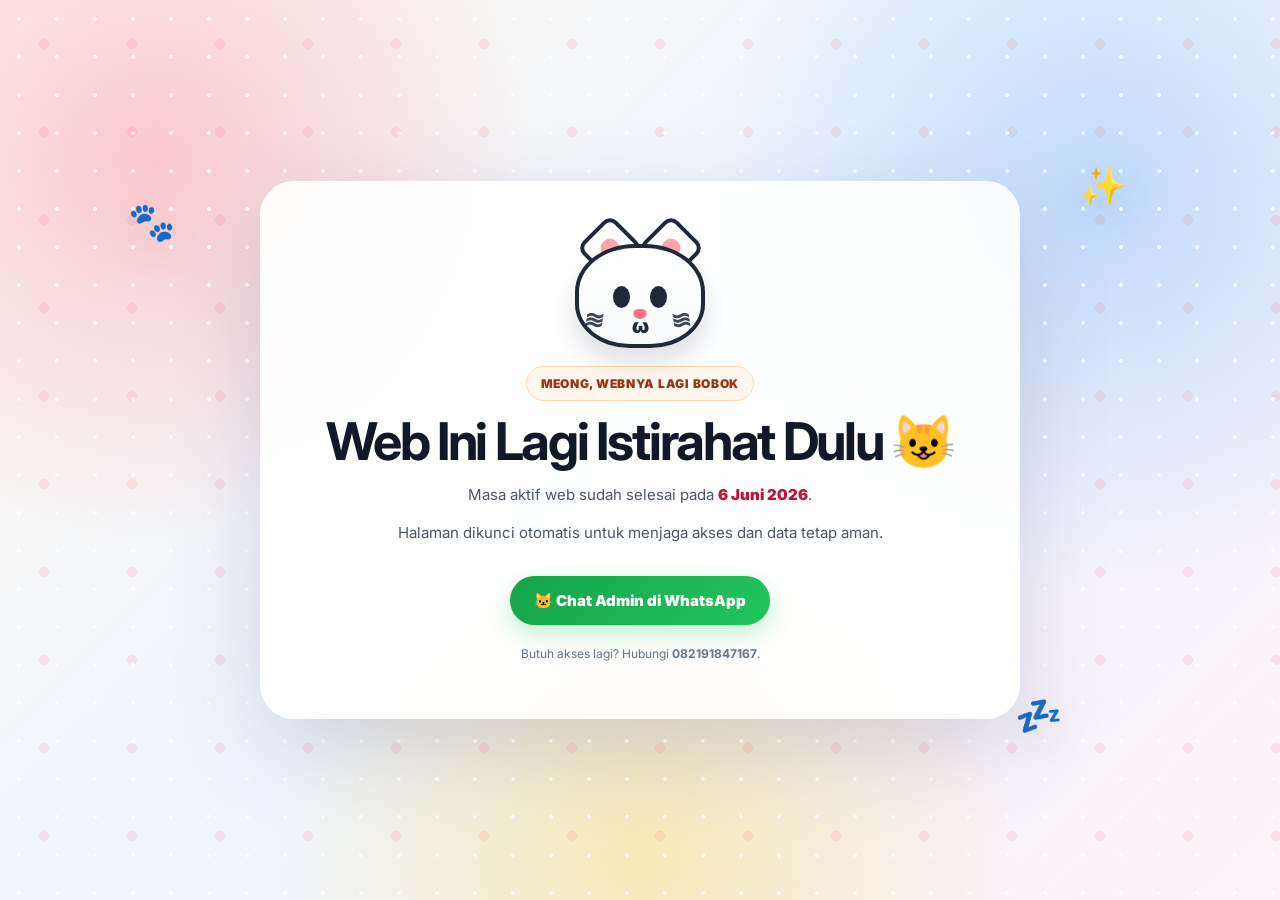
==== commit 0b88a2ab: "Add files via upload" ====
--- a/index.html
+++ b/index.html
@@ -9,7 +9,6 @@
 <link href="https://cdnjs.cloudflare.com/ajax/libs/font-awesome/6.5.1/css/all.min.css" rel="stylesheet"/>
 
 <link href="assets/css/index.css" rel="stylesheet"/><link rel="stylesheet" href="assets/css/system-expiry.css">
-<link rel="stylesheet" href="assets/css/pro-enhance.css">
 </head>
 <body>
 <div class="glass-card" id="main-card">
@@ -41,6 +40,5 @@
     </div>
 <script defer="" src="assets/js/index.js"></script>
 <script defer src="assets/js/system-expiry.js"></script>
-<script defer src="assets/js/pro-enhance.js"></script>
 </body>
 </html>
--- a/assets/css/system-expiry.css
+++ b/assets/css/system-expiry.css
@@ -1,5 +1,6 @@
 /* =========================================================
-   Friendly Web Expiry Notice & Cat Lock Screen
+   Web Expiry Notice & Cat Lock Screen
+   Notice dibuat aman: kecil, tidak menutup konten, bisa hide.
    Berlaku sampai: 6 Juni 2026
    Kontak: 082191847167
    ========================================================= */
@@ -8,79 +9,46 @@
   --system-expiry-muted:#586174;
   --system-expiry-border:rgba(20,20,40,.12);
   --system-expiry-yellow:#facc15;
-  --system-expiry-pink:#fb7185;
-  --system-expiry-blue:#60a5fa;
   --system-expiry-green:#22c55e;
 }
 
 .system-expiry-notice{
   position:fixed;
-  top:14px;
-  left:50%;
-  transform:translateX(-50%);
-  width:min(1120px, calc(100% - 28px));
-  z-index:2147483000;
-  background:linear-gradient(135deg, rgba(255,255,255,.96), rgba(255,247,237,.96));
+  right:18px;
+  bottom:18px;
+  width:min(360px, calc(100vw - 28px));
+  z-index:9999;
+  background:rgba(255,255,255,.96);
   color:var(--system-expiry-text);
   border:1px solid var(--system-expiry-border);
-  border-left:6px solid var(--system-expiry-yellow);
-  box-shadow:0 18px 45px rgba(15,23,42,.16);
-  border-radius:18px;
-  padding:14px 18px;
+  border-left:4px solid var(--system-expiry-yellow);
+  border-radius:16px;
+  box-shadow:0 14px 34px rgba(15,23,42,.16);
   font-family:Inter, Arial, sans-serif;
-  backdrop-filter:blur(14px);
+  overflow:hidden;
+  backdrop-filter:blur(12px);
+  animation:expiryNoticeIn .22s ease-out both;
 }
-.system-expiry-notice__inner{display:flex;align-items:center;justify-content:space-between;gap:16px;}
-.system-expiry-notice__title{margin:0 0 4px;font-size:14px;letter-spacing:.04em;text-transform:uppercase;font-weight:900;}
-.system-expiry-notice__text{margin:0;font-size:13px;line-height:1.55;color:var(--system-expiry-muted);}
-.system-expiry-notice__date{color:#111827;font-weight:900;}
-.system-expiry-notice__actions{display:flex;align-items:center;gap:10px;flex-shrink:0;}
-.system-expiry-notice__badge{white-space:nowrap;padding:9px 12px;border-radius:999px;background:#fef3c7;border:1px solid #fde68a;color:#92400e;font-size:12px;font-weight:900;}
-.system-expiry-notice__wa,.system-lock__wa{display:inline-flex;align-items:center;justify-content:center;gap:8px;text-decoration:none;border-radius:999px;background:linear-gradient(135deg,#16a34a,#22c55e);color:#fff !important;font-weight:900;border:0;box-shadow:0 10px 25px rgba(34,197,94,.25);}
-.system-expiry-notice__wa{padding:10px 14px;font-size:12px;white-space:nowrap;}
+.system-expiry-notice.is-hiding{animation:expiryNoticeOut .2s ease-in both;}
+.system-expiry-notice__head{display:flex;align-items:center;gap:9px;padding:10px 10px 8px 12px;}
+.system-expiry-notice__dot{width:9px;height:9px;border-radius:999px;background:var(--system-expiry-yellow);box-shadow:0 0 0 4px rgba(250,204,21,.18);flex:0 0 auto;}
+.system-expiry-notice__title{font-size:12px;font-weight:900;letter-spacing:.03em;text-transform:uppercase;line-height:1;color:#111827;}
+.system-expiry-notice__badge{margin-left:auto;white-space:nowrap;padding:5px 8px;border-radius:999px;background:#fef3c7;border:1px solid #fde68a;color:#92400e;font-size:11px;font-weight:900;line-height:1;}
+.system-expiry-notice__icon{width:25px;height:25px;display:inline-grid;place-items:center;border:0;border-radius:9px;background:#f3f4f6;color:#334155;font-size:18px;font-weight:900;line-height:1;cursor:pointer;transition:background .18s ease, transform .18s ease;}
+.system-expiry-notice__icon:hover{background:#e5e7eb;transform:translateY(-1px);}
+.system-expiry-notice__body{display:flex;align-items:center;gap:10px;padding:0 12px 12px;}
+.system-expiry-notice__text{margin:0;min-width:0;flex:1;color:var(--system-expiry-muted);font-size:12px;line-height:1.45;}
+.system-expiry-notice__text b{color:#111827;font-weight:900;}
+.system-expiry-notice__wa,.system-lock__wa{display:inline-flex;align-items:center;justify-content:center;text-decoration:none;border-radius:999px;background:linear-gradient(135deg,#16a34a,#22c55e);color:#fff !important;font-weight:900;border:0;box-shadow:0 10px 25px rgba(34,197,94,.24);}
+.system-expiry-notice__wa{padding:8px 11px;font-size:11px;white-space:nowrap;}
+.system-expiry-notice.is-minimized{width:auto;max-width:calc(100vw - 28px);}
+.system-expiry-notice.is-minimized .system-expiry-notice__body{display:none;}
+.system-expiry-notice.is-minimized .system-expiry-notice__head{padding:9px 10px;}
+.system-expiry-notice.is-minimized .system-expiry-notice__badge{display:none;}
 
-.system-expiry-lock{
-  position:fixed;
-  inset:0;
-  z-index:2147483647;
-  display:flex;
-  align-items:center;
-  justify-content:center;
-  min-height:100vh;
-  padding:24px;
-  overflow:hidden;
-  background:
-    radial-gradient(circle at 12% 18%, rgba(251,113,133,.35), transparent 28%),
-    radial-gradient(circle at 86% 22%, rgba(96,165,250,.35), transparent 30%),
-    radial-gradient(circle at 50% 95%, rgba(250,204,21,.30), transparent 35%),
-    linear-gradient(135deg,#fff7ed,#eff6ff 48%,#fdf2f8);
-  color:#172033;
-  font-family:Inter, Arial, sans-serif;
-}
-.system-expiry-lock:before{
-  content:"";
-  position:absolute;
-  inset:0;
-  background-image:
-    radial-gradient(circle, rgba(255,255,255,.95) 0 2px, transparent 2px),
-    radial-gradient(circle, rgba(251,113,133,.16) 0 5px, transparent 5px);
-  background-size:38px 38px, 88px 88px;
-  animation:systemBgMove 14s linear infinite;
-  pointer-events:none;
-}
-.system-expiry-lock__card{
-  position:relative;
-  z-index:2;
-  width:min(760px, 100%);
-  background:rgba(255,255,255,.88);
-  border:1px solid rgba(255,255,255,.85);
-  border-radius:34px;
-  padding:42px 34px;
-  text-align:center;
-  box-shadow:0 30px 90px rgba(80,70,120,.20);
-  backdrop-filter:blur(20px);
-  animation:cardPop .7s cubic-bezier(.2,.9,.2,1) both;
-}
+.system-expiry-lock{position:fixed;inset:0;z-index:2147483647;display:flex;align-items:center;justify-content:center;min-height:100vh;padding:24px;overflow:hidden;background:radial-gradient(circle at 12% 18%, rgba(251,113,133,.35), transparent 28%),radial-gradient(circle at 86% 22%, rgba(96,165,250,.35), transparent 30%),radial-gradient(circle at 50% 95%, rgba(250,204,21,.30), transparent 35%),linear-gradient(135deg,#fff7ed,#eff6ff 48%,#fdf2f8);color:#172033;font-family:Inter, Arial, sans-serif;}
+.system-expiry-lock:before{content:"";position:absolute;inset:0;background-image:radial-gradient(circle, rgba(255,255,255,.95) 0 2px, transparent 2px),radial-gradient(circle, rgba(251,113,133,.16) 0 5px, transparent 5px);background-size:38px 38px,88px 88px;animation:systemBgMove 14s linear infinite;pointer-events:none;}
+.system-expiry-lock__card{position:relative;z-index:2;width:min(760px, 100%);background:rgba(255,255,255,.88);border:1px solid rgba(255,255,255,.85);border-radius:34px;padding:42px 34px;text-align:center;box-shadow:0 30px 90px rgba(80,70,120,.20);backdrop-filter:blur(20px);animation:cardPop .7s cubic-bezier(.2,.9,.2,1) both;}
 .system-expiry-lock__eyebrow{display:inline-flex;margin:16px 0 14px;padding:9px 14px;border-radius:999px;background:#fff7ed;border:1px solid #fed7aa;color:#9a3412;font-size:12px;font-weight:950;letter-spacing:.06em;text-transform:uppercase;}
 .system-expiry-lock h1{margin:0 0 12px;font-size:clamp(30px,5vw,52px);letter-spacing:-.045em;line-height:1.05;color:#111827;}
 .system-expiry-lock p{margin:0 auto 12px;max-width:620px;color:#4b5563;font-size:15px;line-height:1.75;}
@@ -88,32 +56,18 @@
 .system-lock__wa{margin-top:18px;padding:15px 24px;font-size:15px;transition:transform .2s ease, box-shadow .2s ease;}
 .system-lock__wa:hover{transform:translateY(-2px) scale(1.02);box-shadow:0 16px 32px rgba(34,197,94,.32);}
 .system-expiry-lock__note{margin-top:18px !important;font-size:12px !important;color:#64748b !important;}
-
 .system-expiry-lock__cat{position:relative;width:145px;height:124px;margin:0 auto 2px;animation:catBounce 2.5s ease-in-out infinite;}
 .cat-face{position:absolute;left:50%;bottom:0;transform:translateX(-50%);width:130px;height:104px;border-radius:46% 46% 42% 42%;background:linear-gradient(180deg,#fff,#f8fafc);border:4px solid #1f2937;box-shadow:0 16px 25px rgba(15,23,42,.12);}
 .cat-ear{position:absolute;top:0;width:48px;height:48px;background:#fff;border:4px solid #1f2937;border-radius:10px 10px 4px 10px;z-index:0;}
 .cat-ear:after{content:"";position:absolute;inset:11px;background:#fda4af;border-radius:8px;}
-.cat-ear--left{left:18px;transform:rotate(45deg);}
-.cat-ear--right{right:18px;transform:rotate(45deg);}
-.cat-eye{position:absolute;top:38px;width:17px;height:22px;background:#1f2937;border-radius:50%;animation:catBlink 4s infinite;}
-.cat-eye--left{left:34px;}.cat-eye--right{right:34px;}
-.cat-nose{position:absolute;top:61px;left:50%;transform:translateX(-50%);width:13px;height:10px;background:#fb7185;border-radius:50% 50% 60% 60%;}
-.cat-mouth{position:absolute;top:68px;left:50%;transform:translateX(-50%);font-size:20px;font-weight:900;color:#1f2937;line-height:1;}
-.cat-whisker{position:absolute;top:57px;font-size:24px;color:#1f2937;font-weight:900;letter-spacing:-5px;opacity:.85;}
-.cat-whisker--left{left:5px;transform:rotate(8deg);}.cat-whisker--right{right:10px;transform:scaleX(-1) rotate(8deg);}
-.system-expiry-float{position:absolute;z-index:1;font-size:38px;filter:drop-shadow(0 12px 18px rgba(15,23,42,.12));animation:floaty 5s ease-in-out infinite;}
-.system-expiry-float--one{left:10%;top:22%;animation-delay:.1s;}.system-expiry-float--two{right:12%;top:18%;animation-delay:.8s;}.system-expiry-float--three{right:17%;bottom:18%;animation-delay:1.4s;}
-
-body.system-expired{overflow:hidden !important;}
-body.system-expired > *:not(.system-expiry-lock){pointer-events:none !important;user-select:none !important;}
-@keyframes catBounce{0%,100%{transform:translateY(0) rotate(-1deg);}50%{transform:translateY(-10px) rotate(1deg);}}
-@keyframes catBlink{0%,92%,100%{transform:scaleY(1);}95%{transform:scaleY(.08);}}
-@keyframes floaty{0%,100%{transform:translateY(0) rotate(0deg);}50%{transform:translateY(-18px) rotate(8deg);}}
-@keyframes systemBgMove{from{background-position:0 0,0 0;}to{background-position:38px 38px,88px 88px;}}
-@keyframes cardPop{from{opacity:0;transform:translateY(18px) scale(.96);}to{opacity:1;transform:translateY(0) scale(1);}}
-@media (max-width:720px){.system-expiry-notice{top:10px;padding:13px 14px;border-radius:14px;}.system-expiry-notice__inner{align-items:flex-start;flex-direction:column;gap:12px;}.system-expiry-notice__actions{width:100%;justify-content:space-between;}.system-expiry-notice__wa{flex:1;}.system-expiry-lock__card{padding:34px 20px;border-radius:26px;}.system-expiry-float{font-size:30px;}.system-expiry-lock__cat{width:132px;height:112px}.cat-face{width:118px;height:95px}}
-@media (prefers-reduced-motion:reduce){.system-expiry-lock:before,.system-expiry-lock__card,.system-expiry-lock__cat,.cat-eye,.system-expiry-float{animation:none !important;}}
-
-/* Notice dibuat non-blocking agar tidak mengganggu klik/login */
-.system-expiry-notice{pointer-events:none;}
-.system-expiry-notice a,.system-expiry-notice button{pointer-events:auto;}
+.cat-ear--left{left:18px;transform:rotate(45deg);}.cat-ear--right{right:18px;transform:rotate(45deg);}
+.cat-eye{position:absolute;top:38px;width:17px;height:22px;background:#1f2937;border-radius:50%;animation:catBlink 4s infinite;}.cat-eye--left{left:34px;}.cat-eye--right{right:34px;}
+.cat-nose{position:absolute;top:61px;left:50%;transform:translateX(-50%);width:13px;height:10px;background:#fb7185;border-radius:50% 50% 60% 60%;}.cat-mouth{position:absolute;top:68px;left:50%;transform:translateX(-50%);font-size:20px;font-weight:900;color:#1f2937;line-height:1;}
+.cat-whisker{position:absolute;top:57px;font-size:24px;color:#1f2937;font-weight:900;letter-spacing:-5px;opacity:.85;}.cat-whisker--left{left:5px;transform:rotate(8deg);}.cat-whisker--right{right:10px;transform:scaleX(-1) rotate(8deg);}
+.system-expiry-float{position:absolute;z-index:1;font-size:38px;filter:drop-shadow(0 12px 18px rgba(15,23,42,.12));animation:floaty 5s ease-in-out infinite;}.system-expiry-float--one{left:10%;top:22%;animation-delay:.1s;}.system-expiry-float--two{right:12%;top:18%;animation-delay:.8s;}.system-expiry-float--three{right:17%;bottom:18%;animation-delay:1.4s;}
+body.system-expired{overflow:hidden !important;}body.system-expired > *:not(.system-expiry-lock){pointer-events:none !important;user-select:none !important;}
+@keyframes expiryNoticeIn{from{opacity:0;transform:translateY(10px) scale(.98);}to{opacity:1;transform:translateY(0) scale(1);}}
+@keyframes expiryNoticeOut{from{opacity:1;transform:translateY(0) scale(1);}to{opacity:0;transform:translateY(10px) scale(.98);}}
+@keyframes catBounce{0%,100%{transform:translateY(0) rotate(-1deg);}50%{transform:translateY(-10px) rotate(1deg);}}@keyframes catBlink{0%,92%,100%{transform:scaleY(1);}95%{transform:scaleY(.08);}}@keyframes floaty{0%,100%{transform:translateY(0) rotate(0deg);}50%{transform:translateY(-18px) rotate(8deg);}}@keyframes systemBgMove{from{background-position:0 0,0 0;}to{background-position:38px 38px,88px 88px;}}@keyframes cardPop{from{opacity:0;transform:translateY(18px) scale(.96);}to{opacity:1;transform:translateY(0) scale(1);}}
+@media (max-width:720px){.system-expiry-notice{right:12px;bottom:12px;width:min(330px, calc(100vw - 24px));}.system-expiry-notice__body{align-items:flex-start;flex-direction:column;}.system-expiry-notice__wa{width:100%;}.system-expiry-lock__card{padding:34px 20px;border-radius:26px;}.system-expiry-float{font-size:30px;}.system-expiry-lock__cat{width:132px;height:112px}.cat-face{width:118px;height:95px}}
+@media (prefers-reduced-motion:reduce){.system-expiry-notice,.system-expiry-lock:before,.system-expiry-lock__card,.system-expiry-lock__cat,.cat-eye,.system-expiry-float{animation:none !important;}}
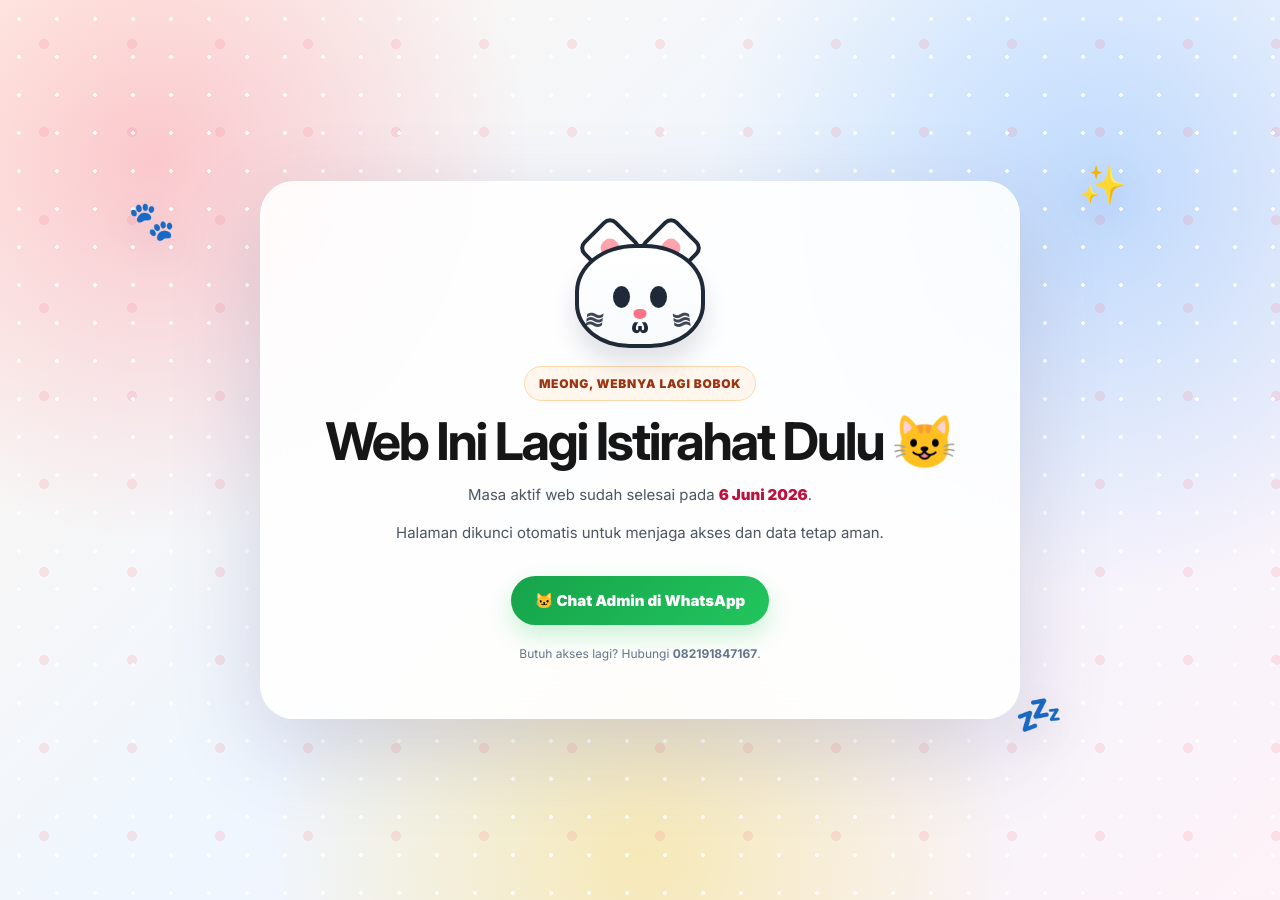
==== commit 7ad69026: "Add files via upload" ====
--- a/index.html
+++ b/index.html
@@ -9,6 +9,7 @@
 <link href="https://cdnjs.cloudflare.com/ajax/libs/font-awesome/6.5.1/css/all.min.css" rel="stylesheet"/>
 
 <link href="assets/css/index.css" rel="stylesheet"/><link rel="stylesheet" href="assets/css/system-expiry.css">
+<link rel="stylesheet" href="assets/css/zeppelin-clean-modern.css">
 </head>
 <body>
 <div class="glass-card" id="main-card">
--- a/assets/css/system-expiry.css
+++ b/assets/css/system-expiry.css
@@ -71,3 +71,35 @@
 @keyframes catBounce{0%,100%{transform:translateY(0) rotate(-1deg);}50%{transform:translateY(-10px) rotate(1deg);}}@keyframes catBlink{0%,92%,100%{transform:scaleY(1);}95%{transform:scaleY(.08);}}@keyframes floaty{0%,100%{transform:translateY(0) rotate(0deg);}50%{transform:translateY(-18px) rotate(8deg);}}@keyframes systemBgMove{from{background-position:0 0,0 0;}to{background-position:38px 38px,88px 88px;}}@keyframes cardPop{from{opacity:0;transform:translateY(18px) scale(.96);}to{opacity:1;transform:translateY(0) scale(1);}}
 @media (max-width:720px){.system-expiry-notice{right:12px;bottom:12px;width:min(330px, calc(100vw - 24px));}.system-expiry-notice__body{align-items:flex-start;flex-direction:column;}.system-expiry-notice__wa{width:100%;}.system-expiry-lock__card{padding:34px 20px;border-radius:26px;}.system-expiry-float{font-size:30px;}.system-expiry-lock__cat{width:132px;height:112px}.cat-face{width:118px;height:95px}}
 @media (prefers-reduced-motion:reduce){.system-expiry-notice,.system-expiry-lock:before,.system-expiry-lock__card,.system-expiry-lock__cat,.cat-eye,.system-expiry-float{animation:none !important;}}
+
+/* Zeppelin safer notice: tidak ganggu konten, bisa benar-benar ditutup */
+.system-expiry-notice{
+  right:16px !important;
+  bottom:16px !important;
+  width:min(315px, calc(100vw - 24px)) !important;
+  border-left:0 !important;
+  border-top:3px solid #F37321 !important;
+  border-radius:18px !important;
+  box-shadow:0 16px 40px rgba(217,35,45,.14) !important;
+  z-index:999999 !important;
+}
+.system-expiry-notice__head{padding:9px 9px 7px 11px !important;}
+.system-expiry-notice__title{font-size:11px !important;color:#D9232D !important;}
+.system-expiry-notice__badge{background:#fff1f2 !important;border-color:#fecdd3 !important;color:#be123c !important;}
+.system-expiry-notice__body{padding:0 11px 11px !important;}
+.system-expiry-notice__text{font-size:11.5px !important;line-height:1.4 !important;}
+.system-expiry-notice__icon{
+  width:28px !important;
+  height:28px !important;
+  background:#fff !important;
+  border:1px solid rgba(217,35,45,.12) !important;
+  color:#D9232D !important;
+  z-index:2 !important;
+}
+.system-expiry-notice__icon:hover{background:#fff1f2 !important;}
+.system-expiry-notice.is-minimized{opacity:.72 !important;}
+@media (max-width:720px){
+  .system-expiry-notice{right:10px !important;bottom:10px !important;width:min(292px, calc(100vw - 20px)) !important;}
+  .system-expiry-notice__body{display:none !important;}
+  .system-expiry-notice:not(.is-minimized) .system-expiry-notice__body{display:flex !important;}
+}
--- a/assets/css/zeppelin-clean-modern.css
+++ b/assets/css/zeppelin-clean-modern.css
@@ -0,0 +1,234 @@
+/* =========================================================
+   Zeppelin Clean Modern UI/UX Theme
+   Brand: Red • Orange • White
+   Layer ini hanya mempercantik tampilan tanpa mengubah fungsi JS.
+   ========================================================= */
+:root{
+  --zep-red:#D9232D;
+  --zep-red-dark:#B91C24;
+  --zep-orange:#F37321;
+  --zep-orange-soft:#FFF1E7;
+  --zep-red-soft:#FFF1F2;
+  --zep-bg:#FFF8F5;
+  --zep-surface:rgba(255,255,255,.92);
+  --zep-surface-solid:#FFFFFF;
+  --zep-border:rgba(217,35,45,.12);
+  --zep-text:#171717;
+  --zep-muted:#71717A;
+  --zep-shadow:0 18px 45px rgba(217,35,45,.10);
+  --zep-shadow-soft:0 10px 30px rgba(15,23,42,.07);
+  --zep-radius:22px;
+  --zep-radius-sm:14px;
+}
+
+*{box-sizing:border-box;}
+html{scroll-behavior:smooth;}
+body{
+  color:var(--zep-text) !important;
+  background:
+    radial-gradient(circle at top left, rgba(243,115,33,.16), transparent 34%),
+    radial-gradient(circle at top right, rgba(217,35,45,.12), transparent 30%),
+    linear-gradient(180deg,#fff 0%, var(--zep-bg) 48%, #fff 100%) !important;
+  -webkit-font-smoothing:antialiased;
+  text-rendering:geometricPrecision;
+}
+body:before{
+  content:"";
+  position:fixed;
+  inset:0;
+  pointer-events:none;
+  z-index:-1;
+  background-image:linear-gradient(rgba(217,35,45,.035) 1px, transparent 1px),linear-gradient(90deg, rgba(217,35,45,.035) 1px, transparent 1px);
+  background-size:42px 42px;
+  mask-image:linear-gradient(to bottom, rgba(0,0,0,.75), transparent 70%);
+}
+
+/* Top navigation */
+.navbar,.topbar,.header,.app-header,header,.login-header{
+  background:rgba(255,255,255,.86) !important;
+  border-bottom:1px solid rgba(217,35,45,.10) !important;
+  box-shadow:0 8px 28px rgba(217,35,45,.07) !important;
+  backdrop-filter:blur(18px);
+}
+.nav-logo,.brand,.brand-name,.logo-text{
+  color:var(--zep-red) !important;
+  letter-spacing:-.02em;
+}
+.nav-logo i,.brand i,.logo-icon i{color:var(--zep-orange) !important;}
+.nav-container{max-width:1200px !important;}
+.nav-right,.nav-profile{gap:10px;}
+.shortcut-icon,.logout-button,.menu-toggle,.back-btn,.btn-back{
+  border:1px solid rgba(217,35,45,.12) !important;
+  background:#fff !important;
+  color:#3f3f46 !important;
+  border-radius:999px !important;
+  box-shadow:0 8px 20px rgba(15,23,42,.05);
+}
+.shortcut-icon:hover,.logout-button:hover,.menu-toggle:hover,.back-btn:hover,.btn-back:hover{
+  color:var(--zep-red) !important;
+  border-color:rgba(217,35,45,.28) !important;
+  transform:translateY(-1px);
+}
+
+/* Hero & page titles */
+.hero{
+  background:
+    radial-gradient(circle at 20% 15%, rgba(243,115,33,.18), transparent 35%),
+    linear-gradient(135deg,#fff 0%,#fff6f2 55%,#fff 100%) !important;
+  border-bottom:1px solid rgba(217,35,45,.08);
+}
+.hero-text h1,.page-title,h1,h2.section-title,.section-title{
+  color:#161616 !important;
+  letter-spacing:-.045em;
+}
+.hero-text h1 span,h1 span,.highlight{color:var(--zep-red) !important;}
+.hero-text p,.page-subtitle,.subtitle,.section-desc,p{color:#5f6368;}
+.hero-button,.btn-primary,.primary-btn,.submit-btn,.save-btn,#add-todo-btn,#send-btn,.system-expiry-notice__wa{
+  background:linear-gradient(135deg,var(--zep-red),var(--zep-orange)) !important;
+  color:#fff !important;
+  border:none !important;
+  border-radius:999px !important;
+  box-shadow:0 14px 28px rgba(217,35,45,.22) !important;
+  font-weight:800 !important;
+  transition:transform .18s ease, box-shadow .18s ease, filter .18s ease !important;
+}
+.hero-button:hover,.btn-primary:hover,.primary-btn:hover,.submit-btn:hover,.save-btn:hover,#add-todo-btn:hover,#send-btn:hover,.system-expiry-notice__wa:hover{
+  transform:translateY(-2px);
+  box-shadow:0 20px 38px rgba(217,35,45,.28) !important;
+  filter:saturate(1.08);
+}
+
+/* Cards */
+.portal-card,.widget-card,.card,.panel,.content-card,.stat-card,.summary-card,.finance-card,.request-card,.profile-card,.chat-container,.table-card,.glass-card,.login-card,.form-card,.modal-content{
+  background:var(--zep-surface) !important;
+  border:1px solid var(--zep-border) !important;
+  border-radius:var(--zep-radius) !important;
+  box-shadow:var(--zep-shadow-soft) !important;
+  backdrop-filter:blur(16px);
+}
+.portal-card,.widget-card,.card,.content-card,.stat-card,.summary-card,.finance-card,.request-card,.profile-card,.table-card{
+  transition:transform .2s ease, box-shadow .2s ease, border-color .2s ease !important;
+}
+.portal-card:hover,.widget-card:hover,.card:hover,.content-card:hover,.stat-card:hover,.summary-card:hover,.finance-card:hover,.request-card:hover,.profile-card:hover,.table-card:hover{
+  transform:translateY(-4px);
+  border-color:rgba(217,35,45,.24) !important;
+  box-shadow:var(--zep-shadow) !important;
+}
+.portal-card:before,.widget-card:before,.card:before,.content-card:before,.stat-card:before,.summary-card:before,.finance-card:before,.request-card:before,.profile-card:before{
+  content:"";
+  display:block;
+  height:3px;
+  margin:-1px -1px 14px;
+  border-radius:var(--zep-radius) var(--zep-radius) 0 0;
+  background:linear-gradient(90deg,var(--zep-red),var(--zep-orange));
+  opacity:.85;
+}
+.portal-icon,.link-icon,.icon-red,.icon-orange,.icon-green,.icon-blue,.icon-cyan,.icon-gray,.stat-icon,.card-icon{
+  background:linear-gradient(135deg,var(--zep-red-soft),var(--zep-orange-soft)) !important;
+  color:var(--zep-red) !important;
+  border:1px solid rgba(217,35,45,.12);
+  box-shadow:inset 0 1px 0 rgba(255,255,255,.9), 0 12px 22px rgba(217,35,45,.10);
+}
+.portal-link,a:not(.nav-logo):not(.hero-button):not(.btn-primary){color:var(--zep-red);}
+
+/* Forms */
+input,select,textarea,.input-field,.form-control{
+  background:#fff !important;
+  border:1px solid rgba(217,35,45,.14) !important;
+  border-radius:14px !important;
+  color:#18181b !important;
+  box-shadow:0 4px 14px rgba(15,23,42,.035) !important;
+  transition:border-color .18s ease, box-shadow .18s ease, transform .18s ease;
+}
+input:focus,select:focus,textarea:focus,.input-field:focus,.form-control:focus{
+  outline:none !important;
+  border-color:var(--zep-red) !important;
+  box-shadow:0 0 0 4px rgba(217,35,45,.10), 0 8px 18px rgba(15,23,42,.05) !important;
+}
+label{color:#3f3f46 !important;font-weight:700;}
+button{font-family:inherit;}
+button:not(.system-expiry-notice__icon):not(.menu-toggle),.btn{
+  border-radius:999px;
+}
+
+/* Tables & lists */
+table{border-collapse:separate !important;border-spacing:0 8px !important;}
+th{
+  color:#7c2d12 !important;
+  background:#fff7ed !important;
+  border:none !important;
+  font-size:.78rem;
+  text-transform:uppercase;
+  letter-spacing:.04em;
+}
+td{
+  background:#fff !important;
+  border-top:1px solid rgba(217,35,45,.08) !important;
+  border-bottom:1px solid rgba(217,35,45,.08) !important;
+}
+tr td:first-child{border-left:1px solid rgba(217,35,45,.08) !important;border-radius:14px 0 0 14px;}
+tr td:last-child{border-right:1px solid rgba(217,35,45,.08) !important;border-radius:0 14px 14px 0;}
+ul li,.announcement-item,.todo-item,.list-item{
+  border-radius:16px !important;
+}
+
+/* Sidebar / mobile menu */
+.sidebar,.mobile-menu,.side-panel{
+  background:rgba(255,255,255,.96) !important;
+  border-color:rgba(217,35,45,.12) !important;
+  box-shadow:0 22px 60px rgba(15,23,42,.14) !important;
+  backdrop-filter:blur(18px);
+}
+.nav-link.active,.menu-item.active,.sidebar a.active{
+  background:linear-gradient(135deg,var(--zep-red),var(--zep-orange)) !important;
+  color:#fff !important;
+  box-shadow:0 12px 26px rgba(217,35,45,.22) !important;
+}
+.nav-link:hover,.menu-item:hover,.sidebar a:hover,.mobile-menu a:hover{
+  background:#fff1f2 !important;
+  color:var(--zep-red) !important;
+}
+
+/* Login / landing polish */
+.glass-card{
+  background:rgba(255,255,255,.84) !important;
+  border:1px solid rgba(255,255,255,.78) !important;
+  box-shadow:0 30px 80px rgba(217,35,45,.16) !important;
+}
+.logo-icon{
+  background:linear-gradient(135deg,var(--zep-red),var(--zep-orange)) !important;
+  box-shadow:0 16px 34px rgba(217,35,45,.25) !important;
+}
+.status-pill{
+  border:1px solid rgba(217,35,45,.14) !important;
+  background:#fff !important;
+  box-shadow:0 12px 26px rgba(15,23,42,.08) !important;
+}
+.footer-info{color:#7c2d12 !important;}
+
+/* Chat specific */
+.message.sent,.chat-bubble.sent,.bubble.me{
+  background:linear-gradient(135deg,var(--zep-red),var(--zep-orange)) !important;
+  color:#fff !important;
+}
+.contact-item.active,.room-item.active{
+  background:#fff1f2 !important;
+  border-left-color:var(--zep-red) !important;
+}
+
+/* Scrollbar */
+::-webkit-scrollbar{width:10px;height:10px;}
+::-webkit-scrollbar-track{background:#fff7ed;}
+::-webkit-scrollbar-thumb{background:linear-gradient(180deg,var(--zep-red),var(--zep-orange));border-radius:999px;border:2px solid #fff7ed;}
+
+/* Responsive spacing */
+.container{max-width:1200px !important;}
+@media (max-width:768px){
+  .portal-grid,.main-grid{gap:16px !important;}
+  .portal-card,.widget-card,.card,.content-card,.stat-card{border-radius:18px !important;}
+  .hero{padding-top:32px !important;}
+  h1{font-size:clamp(28px,8vw,42px) !important;}
+}
+@media (prefers-reduced-motion:reduce){
+  *{animation:none !important;transition:none !important;scroll-behavior:auto !important;}
+}
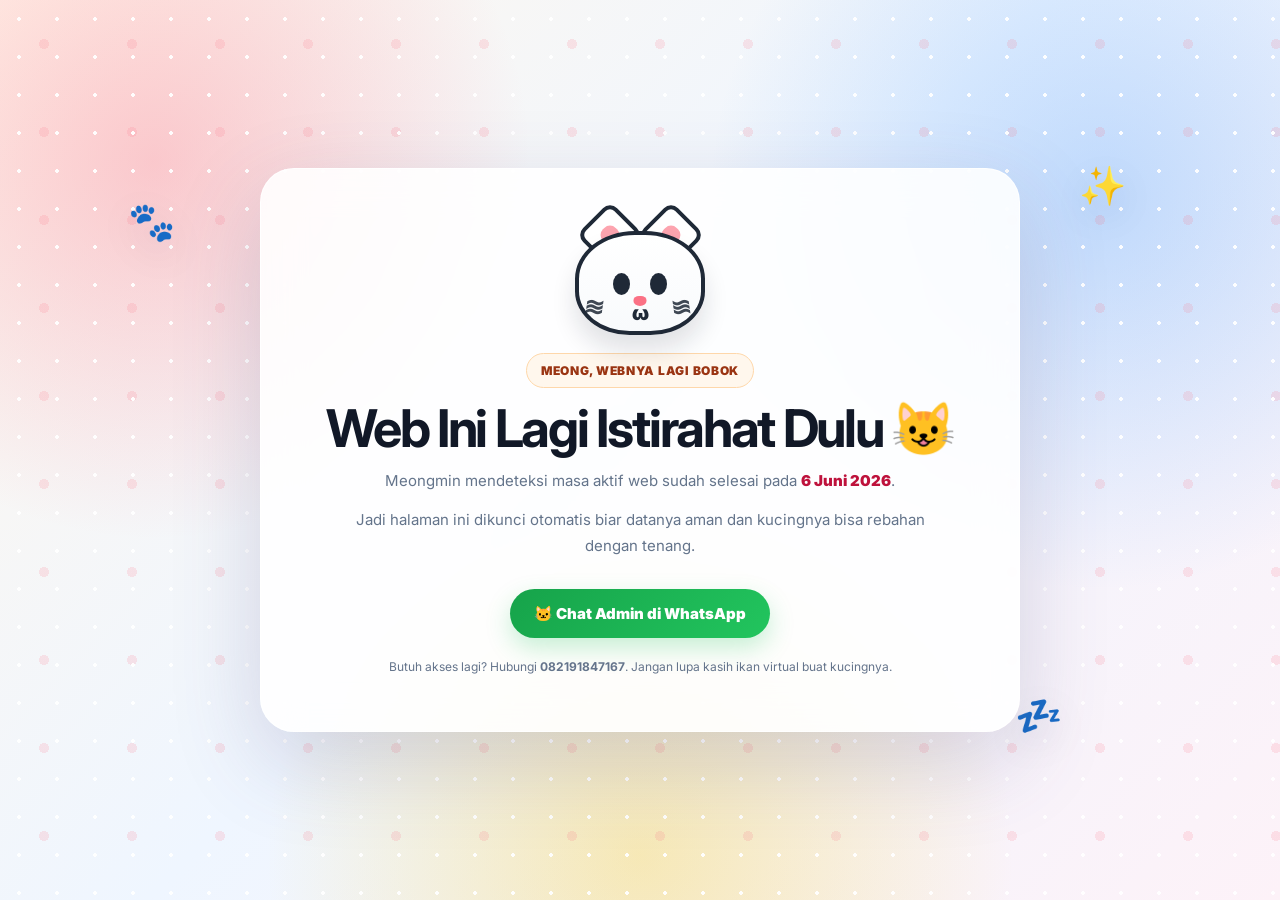
==== commit 8871d860: "Add files via upload" ====
--- a/index.html
+++ b/index.html
@@ -9,7 +9,7 @@
 <link href="https://cdnjs.cloudflare.com/ajax/libs/font-awesome/6.5.1/css/all.min.css" rel="stylesheet"/>
 
 <link href="assets/css/index.css" rel="stylesheet"/><link rel="stylesheet" href="assets/css/system-expiry.css">
-<link rel="stylesheet" href="assets/css/zeppelin-clean-modern.css">
+<link rel="stylesheet" href="assets/css/pro-enhance.css">
 </head>
 <body>
 <div class="glass-card" id="main-card">
@@ -41,5 +41,6 @@
     </div>
 <script defer="" src="assets/js/index.js"></script>
 <script defer src="assets/js/system-expiry.js"></script>
+<script defer src="assets/js/pro-enhance.js"></script>
 </body>
 </html>
--- a/assets/css/system-expiry.css
+++ b/assets/css/system-expiry.css
@@ -1,6 +1,5 @@
 /* =========================================================
-   Web Expiry Notice & Cat Lock Screen
-   Notice dibuat aman: kecil, tidak menutup konten, bisa hide.
+   Friendly Web Expiry Notice & Cat Lock Screen
    Berlaku sampai: 6 Juni 2026
    Kontak: 082191847167
    ========================================================= */
@@ -9,46 +8,79 @@
   --system-expiry-muted:#586174;
   --system-expiry-border:rgba(20,20,40,.12);
   --system-expiry-yellow:#facc15;
+  --system-expiry-pink:#fb7185;
+  --system-expiry-blue:#60a5fa;
   --system-expiry-green:#22c55e;
 }
 
 .system-expiry-notice{
   position:fixed;
-  right:18px;
-  bottom:18px;
-  width:min(360px, calc(100vw - 28px));
-  z-index:9999;
-  background:rgba(255,255,255,.96);
+  top:14px;
+  left:50%;
+  transform:translateX(-50%);
+  width:min(1120px, calc(100% - 28px));
+  z-index:2147483000;
+  background:linear-gradient(135deg, rgba(255,255,255,.96), rgba(255,247,237,.96));
   color:var(--system-expiry-text);
   border:1px solid var(--system-expiry-border);
-  border-left:4px solid var(--system-expiry-yellow);
-  border-radius:16px;
-  box-shadow:0 14px 34px rgba(15,23,42,.16);
+  border-left:6px solid var(--system-expiry-yellow);
+  box-shadow:0 18px 45px rgba(15,23,42,.16);
+  border-radius:18px;
+  padding:14px 18px;
   font-family:Inter, Arial, sans-serif;
+  backdrop-filter:blur(14px);
+}
+.system-expiry-notice__inner{display:flex;align-items:center;justify-content:space-between;gap:16px;}
+.system-expiry-notice__title{margin:0 0 4px;font-size:14px;letter-spacing:.04em;text-transform:uppercase;font-weight:900;}
+.system-expiry-notice__text{margin:0;font-size:13px;line-height:1.55;color:var(--system-expiry-muted);}
+.system-expiry-notice__date{color:#111827;font-weight:900;}
+.system-expiry-notice__actions{display:flex;align-items:center;gap:10px;flex-shrink:0;}
+.system-expiry-notice__badge{white-space:nowrap;padding:9px 12px;border-radius:999px;background:#fef3c7;border:1px solid #fde68a;color:#92400e;font-size:12px;font-weight:900;}
+.system-expiry-notice__wa,.system-lock__wa{display:inline-flex;align-items:center;justify-content:center;gap:8px;text-decoration:none;border-radius:999px;background:linear-gradient(135deg,#16a34a,#22c55e);color:#fff !important;font-weight:900;border:0;box-shadow:0 10px 25px rgba(34,197,94,.25);}
+.system-expiry-notice__wa{padding:10px 14px;font-size:12px;white-space:nowrap;}
+
+.system-expiry-lock{
+  position:fixed;
+  inset:0;
+  z-index:2147483647;
+  display:flex;
+  align-items:center;
+  justify-content:center;
+  min-height:100vh;
+  padding:24px;
   overflow:hidden;
-  backdrop-filter:blur(12px);
-  animation:expiryNoticeIn .22s ease-out both;
+  background:
+    radial-gradient(circle at 12% 18%, rgba(251,113,133,.35), transparent 28%),
+    radial-gradient(circle at 86% 22%, rgba(96,165,250,.35), transparent 30%),
+    radial-gradient(circle at 50% 95%, rgba(250,204,21,.30), transparent 35%),
+    linear-gradient(135deg,#fff7ed,#eff6ff 48%,#fdf2f8);
+  color:#172033;
+  font-family:Inter, Arial, sans-serif;
 }
-.system-expiry-notice.is-hiding{animation:expiryNoticeOut .2s ease-in both;}
-.system-expiry-notice__head{display:flex;align-items:center;gap:9px;padding:10px 10px 8px 12px;}
-.system-expiry-notice__dot{width:9px;height:9px;border-radius:999px;background:var(--system-expiry-yellow);box-shadow:0 0 0 4px rgba(250,204,21,.18);flex:0 0 auto;}
-.system-expiry-notice__title{font-size:12px;font-weight:900;letter-spacing:.03em;text-transform:uppercase;line-height:1;color:#111827;}
-.system-expiry-notice__badge{margin-left:auto;white-space:nowrap;padding:5px 8px;border-radius:999px;background:#fef3c7;border:1px solid #fde68a;color:#92400e;font-size:11px;font-weight:900;line-height:1;}
-.system-expiry-notice__icon{width:25px;height:25px;display:inline-grid;place-items:center;border:0;border-radius:9px;background:#f3f4f6;color:#334155;font-size:18px;font-weight:900;line-height:1;cursor:pointer;transition:background .18s ease, transform .18s ease;}
-.system-expiry-notice__icon:hover{background:#e5e7eb;transform:translateY(-1px);}
-.system-expiry-notice__body{display:flex;align-items:center;gap:10px;padding:0 12px 12px;}
-.system-expiry-notice__text{margin:0;min-width:0;flex:1;color:var(--system-expiry-muted);font-size:12px;line-height:1.45;}
-.system-expiry-notice__text b{color:#111827;font-weight:900;}
-.system-expiry-notice__wa,.system-lock__wa{display:inline-flex;align-items:center;justify-content:center;text-decoration:none;border-radius:999px;background:linear-gradient(135deg,#16a34a,#22c55e);color:#fff !important;font-weight:900;border:0;box-shadow:0 10px 25px rgba(34,197,94,.24);}
-.system-expiry-notice__wa{padding:8px 11px;font-size:11px;white-space:nowrap;}
-.system-expiry-notice.is-minimized{width:auto;max-width:calc(100vw - 28px);}
-.system-expiry-notice.is-minimized .system-expiry-notice__body{display:none;}
-.system-expiry-notice.is-minimized .system-expiry-notice__head{padding:9px 10px;}
-.system-expiry-notice.is-minimized .system-expiry-notice__badge{display:none;}
-
-.system-expiry-lock{position:fixed;inset:0;z-index:2147483647;display:flex;align-items:center;justify-content:center;min-height:100vh;padding:24px;overflow:hidden;background:radial-gradient(circle at 12% 18%, rgba(251,113,133,.35), transparent 28%),radial-gradient(circle at 86% 22%, rgba(96,165,250,.35), transparent 30%),radial-gradient(circle at 50% 95%, rgba(250,204,21,.30), transparent 35%),linear-gradient(135deg,#fff7ed,#eff6ff 48%,#fdf2f8);color:#172033;font-family:Inter, Arial, sans-serif;}
-.system-expiry-lock:before{content:"";position:absolute;inset:0;background-image:radial-gradient(circle, rgba(255,255,255,.95) 0 2px, transparent 2px),radial-gradient(circle, rgba(251,113,133,.16) 0 5px, transparent 5px);background-size:38px 38px,88px 88px;animation:systemBgMove 14s linear infinite;pointer-events:none;}
-.system-expiry-lock__card{position:relative;z-index:2;width:min(760px, 100%);background:rgba(255,255,255,.88);border:1px solid rgba(255,255,255,.85);border-radius:34px;padding:42px 34px;text-align:center;box-shadow:0 30px 90px rgba(80,70,120,.20);backdrop-filter:blur(20px);animation:cardPop .7s cubic-bezier(.2,.9,.2,1) both;}
+.system-expiry-lock:before{
+  content:"";
+  position:absolute;
+  inset:0;
+  background-image:
+    radial-gradient(circle, rgba(255,255,255,.95) 0 2px, transparent 2px),
+    radial-gradient(circle, rgba(251,113,133,.16) 0 5px, transparent 5px);
+  background-size:38px 38px, 88px 88px;
+  animation:systemBgMove 14s linear infinite;
+  pointer-events:none;
+}
+.system-expiry-lock__card{
+  position:relative;
+  z-index:2;
+  width:min(760px, 100%);
+  background:rgba(255,255,255,.88);
+  border:1px solid rgba(255,255,255,.85);
+  border-radius:34px;
+  padding:42px 34px;
+  text-align:center;
+  box-shadow:0 30px 90px rgba(80,70,120,.20);
+  backdrop-filter:blur(20px);
+  animation:cardPop .7s cubic-bezier(.2,.9,.2,1) both;
+}
 .system-expiry-lock__eyebrow{display:inline-flex;margin:16px 0 14px;padding:9px 14px;border-radius:999px;background:#fff7ed;border:1px solid #fed7aa;color:#9a3412;font-size:12px;font-weight:950;letter-spacing:.06em;text-transform:uppercase;}
 .system-expiry-lock h1{margin:0 0 12px;font-size:clamp(30px,5vw,52px);letter-spacing:-.045em;line-height:1.05;color:#111827;}
 .system-expiry-lock p{margin:0 auto 12px;max-width:620px;color:#4b5563;font-size:15px;line-height:1.75;}
@@ -56,50 +88,32 @@
 .system-lock__wa{margin-top:18px;padding:15px 24px;font-size:15px;transition:transform .2s ease, box-shadow .2s ease;}
 .system-lock__wa:hover{transform:translateY(-2px) scale(1.02);box-shadow:0 16px 32px rgba(34,197,94,.32);}
 .system-expiry-lock__note{margin-top:18px !important;font-size:12px !important;color:#64748b !important;}
+
 .system-expiry-lock__cat{position:relative;width:145px;height:124px;margin:0 auto 2px;animation:catBounce 2.5s ease-in-out infinite;}
 .cat-face{position:absolute;left:50%;bottom:0;transform:translateX(-50%);width:130px;height:104px;border-radius:46% 46% 42% 42%;background:linear-gradient(180deg,#fff,#f8fafc);border:4px solid #1f2937;box-shadow:0 16px 25px rgba(15,23,42,.12);}
 .cat-ear{position:absolute;top:0;width:48px;height:48px;background:#fff;border:4px solid #1f2937;border-radius:10px 10px 4px 10px;z-index:0;}
 .cat-ear:after{content:"";position:absolute;inset:11px;background:#fda4af;border-radius:8px;}
-.cat-ear--left{left:18px;transform:rotate(45deg);}.cat-ear--right{right:18px;transform:rotate(45deg);}
-.cat-eye{position:absolute;top:38px;width:17px;height:22px;background:#1f2937;border-radius:50%;animation:catBlink 4s infinite;}.cat-eye--left{left:34px;}.cat-eye--right{right:34px;}
-.cat-nose{position:absolute;top:61px;left:50%;transform:translateX(-50%);width:13px;height:10px;background:#fb7185;border-radius:50% 50% 60% 60%;}.cat-mouth{position:absolute;top:68px;left:50%;transform:translateX(-50%);font-size:20px;font-weight:900;color:#1f2937;line-height:1;}
-.cat-whisker{position:absolute;top:57px;font-size:24px;color:#1f2937;font-weight:900;letter-spacing:-5px;opacity:.85;}.cat-whisker--left{left:5px;transform:rotate(8deg);}.cat-whisker--right{right:10px;transform:scaleX(-1) rotate(8deg);}
-.system-expiry-float{position:absolute;z-index:1;font-size:38px;filter:drop-shadow(0 12px 18px rgba(15,23,42,.12));animation:floaty 5s ease-in-out infinite;}.system-expiry-float--one{left:10%;top:22%;animation-delay:.1s;}.system-expiry-float--two{right:12%;top:18%;animation-delay:.8s;}.system-expiry-float--three{right:17%;bottom:18%;animation-delay:1.4s;}
-body.system-expired{overflow:hidden !important;}body.system-expired > *:not(.system-expiry-lock){pointer-events:none !important;user-select:none !important;}
-@keyframes expiryNoticeIn{from{opacity:0;transform:translateY(10px) scale(.98);}to{opacity:1;transform:translateY(0) scale(1);}}
-@keyframes expiryNoticeOut{from{opacity:1;transform:translateY(0) scale(1);}to{opacity:0;transform:translateY(10px) scale(.98);}}
-@keyframes catBounce{0%,100%{transform:translateY(0) rotate(-1deg);}50%{transform:translateY(-10px) rotate(1deg);}}@keyframes catBlink{0%,92%,100%{transform:scaleY(1);}95%{transform:scaleY(.08);}}@keyframes floaty{0%,100%{transform:translateY(0) rotate(0deg);}50%{transform:translateY(-18px) rotate(8deg);}}@keyframes systemBgMove{from{background-position:0 0,0 0;}to{background-position:38px 38px,88px 88px;}}@keyframes cardPop{from{opacity:0;transform:translateY(18px) scale(.96);}to{opacity:1;transform:translateY(0) scale(1);}}
-@media (max-width:720px){.system-expiry-notice{right:12px;bottom:12px;width:min(330px, calc(100vw - 24px));}.system-expiry-notice__body{align-items:flex-start;flex-direction:column;}.system-expiry-notice__wa{width:100%;}.system-expiry-lock__card{padding:34px 20px;border-radius:26px;}.system-expiry-float{font-size:30px;}.system-expiry-lock__cat{width:132px;height:112px}.cat-face{width:118px;height:95px}}
-@media (prefers-reduced-motion:reduce){.system-expiry-notice,.system-expiry-lock:before,.system-expiry-lock__card,.system-expiry-lock__cat,.cat-eye,.system-expiry-float{animation:none !important;}}
+.cat-ear--left{left:18px;transform:rotate(45deg);}
+.cat-ear--right{right:18px;transform:rotate(45deg);}
+.cat-eye{position:absolute;top:38px;width:17px;height:22px;background:#1f2937;border-radius:50%;animation:catBlink 4s infinite;}
+.cat-eye--left{left:34px;}.cat-eye--right{right:34px;}
+.cat-nose{position:absolute;top:61px;left:50%;transform:translateX(-50%);width:13px;height:10px;background:#fb7185;border-radius:50% 50% 60% 60%;}
+.cat-mouth{position:absolute;top:68px;left:50%;transform:translateX(-50%);font-size:20px;font-weight:900;color:#1f2937;line-height:1;}
+.cat-whisker{position:absolute;top:57px;font-size:24px;color:#1f2937;font-weight:900;letter-spacing:-5px;opacity:.85;}
+.cat-whisker--left{left:5px;transform:rotate(8deg);}.cat-whisker--right{right:10px;transform:scaleX(-1) rotate(8deg);}
+.system-expiry-float{position:absolute;z-index:1;font-size:38px;filter:drop-shadow(0 12px 18px rgba(15,23,42,.12));animation:floaty 5s ease-in-out infinite;}
+.system-expiry-float--one{left:10%;top:22%;animation-delay:.1s;}.system-expiry-float--two{right:12%;top:18%;animation-delay:.8s;}.system-expiry-float--three{right:17%;bottom:18%;animation-delay:1.4s;}
 
-/* Zeppelin safer notice: tidak ganggu konten, bisa benar-benar ditutup */
-.system-expiry-notice{
-  right:16px !important;
-  bottom:16px !important;
-  width:min(315px, calc(100vw - 24px)) !important;
-  border-left:0 !important;
-  border-top:3px solid #F37321 !important;
-  border-radius:18px !important;
-  box-shadow:0 16px 40px rgba(217,35,45,.14) !important;
-  z-index:999999 !important;
-}
-.system-expiry-notice__head{padding:9px 9px 7px 11px !important;}
-.system-expiry-notice__title{font-size:11px !important;color:#D9232D !important;}
-.system-expiry-notice__badge{background:#fff1f2 !important;border-color:#fecdd3 !important;color:#be123c !important;}
-.system-expiry-notice__body{padding:0 11px 11px !important;}
-.system-expiry-notice__text{font-size:11.5px !important;line-height:1.4 !important;}
-.system-expiry-notice__icon{
-  width:28px !important;
-  height:28px !important;
-  background:#fff !important;
-  border:1px solid rgba(217,35,45,.12) !important;
-  color:#D9232D !important;
-  z-index:2 !important;
-}
-.system-expiry-notice__icon:hover{background:#fff1f2 !important;}
-.system-expiry-notice.is-minimized{opacity:.72 !important;}
-@media (max-width:720px){
-  .system-expiry-notice{right:10px !important;bottom:10px !important;width:min(292px, calc(100vw - 20px)) !important;}
-  .system-expiry-notice__body{display:none !important;}
-  .system-expiry-notice:not(.is-minimized) .system-expiry-notice__body{display:flex !important;}
-}
+body.system-expired{overflow:hidden !important;}
+body.system-expired > *:not(.system-expiry-lock){pointer-events:none !important;user-select:none !important;}
+@keyframes catBounce{0%,100%{transform:translateY(0) rotate(-1deg);}50%{transform:translateY(-10px) rotate(1deg);}}
+@keyframes catBlink{0%,92%,100%{transform:scaleY(1);}95%{transform:scaleY(.08);}}
+@keyframes floaty{0%,100%{transform:translateY(0) rotate(0deg);}50%{transform:translateY(-18px) rotate(8deg);}}
+@keyframes systemBgMove{from{background-position:0 0,0 0;}to{background-position:38px 38px,88px 88px;}}
+@keyframes cardPop{from{opacity:0;transform:translateY(18px) scale(.96);}to{opacity:1;transform:translateY(0) scale(1);}}
+@media (max-width:720px){.system-expiry-notice{top:10px;padding:13px 14px;border-radius:14px;}.system-expiry-notice__inner{align-items:flex-start;flex-direction:column;gap:12px;}.system-expiry-notice__actions{width:100%;justify-content:space-between;}.system-expiry-notice__wa{flex:1;}.system-expiry-lock__card{padding:34px 20px;border-radius:26px;}.system-expiry-float{font-size:30px;}.system-expiry-lock__cat{width:132px;height:112px}.cat-face{width:118px;height:95px}}
+@media (prefers-reduced-motion:reduce){.system-expiry-lock:before,.system-expiry-lock__card,.system-expiry-lock__cat,.cat-eye,.system-expiry-float{animation:none !important;}}
+
+/* Notice dibuat non-blocking agar tidak mengganggu klik/login */
+.system-expiry-notice{pointer-events:none;}
+.system-expiry-notice a,.system-expiry-notice button{pointer-events:auto;}
--- a/assets/css/pro-enhance.css
+++ b/assets/css/pro-enhance.css
@@ -0,0 +1,154 @@
+/* =========================================================
+   Zeppelin Professional UI Enhancement Layer
+   Non-destructive global polish for all pages
+   ========================================================= */
+:root{
+  --zp-primary:#D9232D;
+  --zp-primary-dark:#a9161f;
+  --zp-accent:#F37321;
+  --zp-ink:#111827;
+  --zp-muted:#64748b;
+  --zp-soft:#f8fafc;
+  --zp-card:rgba(255,255,255,.88);
+  --zp-border:rgba(148,163,184,.24);
+  --zp-shadow:0 18px 45px rgba(15,23,42,.10);
+  --zp-shadow-soft:0 10px 25px rgba(15,23,42,.07);
+  --zp-radius:22px;
+}
+html{scroll-behavior:smooth;}
+body:not(.system-expired){
+  background:
+    radial-gradient(circle at top left, rgba(217,35,45,.12), transparent 34vw),
+    radial-gradient(circle at top right, rgba(243,115,33,.13), transparent 32vw),
+    linear-gradient(180deg,#fff 0%,#f8fafc 45%,#eef2f7 100%) !important;
+  color:var(--zp-ink);
+  -webkit-font-smoothing:antialiased;
+  text-rendering:geometricPrecision;
+}
+body:not(.system-expired)::before{
+  content:"";
+  position:fixed;
+  inset:0;
+  pointer-events:none;
+  z-index:-1;
+  background-image:linear-gradient(rgba(15,23,42,.035) 1px, transparent 1px),linear-gradient(90deg, rgba(15,23,42,.035) 1px, transparent 1px);
+  background-size:44px 44px;
+  mask-image:linear-gradient(to bottom, rgba(0,0,0,.8), transparent 78%);
+}
+.navbar, header.app-header, .topbar, .sidebar, .app-sidebar{
+  backdrop-filter:blur(16px) saturate(140%);
+  -webkit-backdrop-filter:blur(16px) saturate(140%);
+}
+.navbar{
+  background:rgba(255,255,255,.82) !important;
+  border-bottom:1px solid var(--zp-border) !important;
+  box-shadow:0 10px 35px rgba(15,23,42,.06) !important;
+}
+.nav-logo,.nav-brand,.brand-name,.title .name{
+  letter-spacing:-.04em;
+}
+.nav-logo i,.nav-brand i,.logo-icon,.logo{
+  filter:drop-shadow(0 10px 18px rgba(217,35,45,.22));
+}
+.container,.app,.app-layout,.chat-layout{
+  animation:zpPageIn .48s ease both;
+}
+.card,.panel,.dashboard-card,.feature-card,.summary-card,.stat-card,.form-card,.doc-card,.table-card,.content-card,.finance-card,.profile-card,.modal,.modal-content,.glass-card{
+  background:var(--zp-card) !important;
+  border:1px solid var(--zp-border) !important;
+  box-shadow:var(--zp-shadow-soft) !important;
+  border-radius:var(--zp-radius) !important;
+  backdrop-filter:blur(14px) saturate(145%);
+  -webkit-backdrop-filter:blur(14px) saturate(145%);
+}
+.card:hover,.panel:hover,.dashboard-card:hover,.feature-card:hover,.summary-card:hover,.stat-card:hover,.form-card:hover,.doc-card:hover,.table-card:hover,.content-card:hover,.finance-card:hover{
+  transform:translateY(-3px);
+  box-shadow:var(--zp-shadow) !important;
+  border-color:rgba(217,35,45,.20) !important;
+}
+.card,.panel,.dashboard-card,.feature-card,.summary-card,.stat-card,.form-card,.doc-card,.table-card,.content-card,.finance-card{
+  transition:transform .22s ease, box-shadow .22s ease, border-color .22s ease;
+}
+h1,h2,h3,.page-title,.section-title,.hero-title,.panel-title,.card-title{
+  letter-spacing:-.035em;
+  color:#0f172a;
+}
+p,.small,.tag,.subtitle,.text-muted,.brand-tagline{color:var(--zp-muted) !important;}
+button,.btn,.btn-nav,.nav-link,.nav-item,.back-button,.nav-back,a[role="button"],input[type="submit"]{
+  transition:transform .18s ease, box-shadow .18s ease, background .18s ease, border-color .18s ease, color .18s ease !important;
+}
+button:hover,.btn:hover,.btn-nav:hover,.nav-link:hover,.nav-item:hover,.back-button:hover,.nav-back:hover,a[role="button"]:hover,input[type="submit"]:hover{
+  transform:translateY(-1px);
+}
+.btn:not(.ghost),button:not(.close-button):not(.ql-clean):not(.ql-bold):not(.ql-italic):not(.ql-underline),input[type="submit"]{
+  box-shadow:0 12px 24px rgba(217,35,45,.18) !important;
+}
+.btn,.btn-primary,.status-pill,input[type="submit"]{
+  border-radius:999px !important;
+}
+input,select,textarea,.search-box input{
+  background:rgba(255,255,255,.82) !important;
+  border:1px solid rgba(148,163,184,.34) !important;
+  border-radius:14px !important;
+  box-shadow:inset 0 1px 0 rgba(255,255,255,.7);
+}
+input:focus,select:focus,textarea:focus,.search-box input:focus{
+  outline:none !important;
+  border-color:rgba(217,35,45,.6) !important;
+  box-shadow:0 0 0 4px rgba(217,35,45,.12) !important;
+}
+table{
+  border-collapse:separate !important;
+  border-spacing:0 !important;
+}
+th{
+  background:linear-gradient(180deg,#fff,#f8fafc) !important;
+  color:#475569 !important;
+  font-weight:800 !important;
+}
+td,th{border-bottom:1px solid rgba(148,163,184,.18) !important;}
+tbody tr{transition:background .18s ease, transform .18s ease;}
+tbody tr:hover{background:rgba(217,35,45,.035) !important;}
+.status,.badge,.chip,.pill{
+  border-radius:999px !important;
+  font-weight:800 !important;
+  letter-spacing:.01em;
+}
+.modal-backdrop{
+  background:rgba(15,23,42,.48) !important;
+  backdrop-filter:blur(9px) !important;
+}
+.modal,.modal-content{
+  box-shadow:0 28px 80px rgba(15,23,42,.22) !important;
+}
+.loading-screen{
+  background:
+    radial-gradient(circle at 25% 20%,rgba(255,255,255,.2),transparent 28%),
+    linear-gradient(135deg,var(--zp-primary),var(--zp-accent)) !important;
+}
+.spinner{box-shadow:0 0 0 8px rgba(255,255,255,.08);}
+::-webkit-scrollbar{width:10px;height:10px;}
+::-webkit-scrollbar-track{background:rgba(148,163,184,.12);}
+::-webkit-scrollbar-thumb{background:linear-gradient(180deg,var(--zp-primary),var(--zp-accent));border-radius:999px;border:2px solid rgba(255,255,255,.55);}
+.fade-in-up,.fade-in,.zp-reveal{animation:zpFadeUp .55s ease both;}
+.pro-shell-accent{
+  position:fixed;
+  right:18px;
+  bottom:18px;
+  width:9px;
+  height:9px;
+  border-radius:50%;
+  background:linear-gradient(135deg,var(--zp-primary),var(--zp-accent));
+  box-shadow:0 0 0 8px rgba(217,35,45,.08),0 0 32px rgba(243,115,33,.35);
+  pointer-events:none;
+  z-index:20;
+}
+@keyframes zpPageIn{from{opacity:0;transform:translateY(10px) scale(.995)}to{opacity:1;transform:translateY(0) scale(1)}}
+@keyframes zpFadeUp{from{opacity:0;transform:translateY(16px)}to{opacity:1;transform:translateY(0)}}
+@media (max-width:768px){
+  body:not(.system-expired){background:linear-gradient(180deg,#fff,#f8fafc 40%,#eef2f7) !important;}
+  .container,.app{padding-left:14px !important;padding-right:14px !important;}
+  .card,.panel,.dashboard-card,.summary-card,.modal,.modal-content{border-radius:18px !important;}
+  .navbar{padding-left:14px !important;padding-right:14px !important;}
+}
+@media (prefers-reduced-motion:reduce){*,*::before,*::after{animation:none !important;transition:none !important;scroll-behavior:auto !important;}}
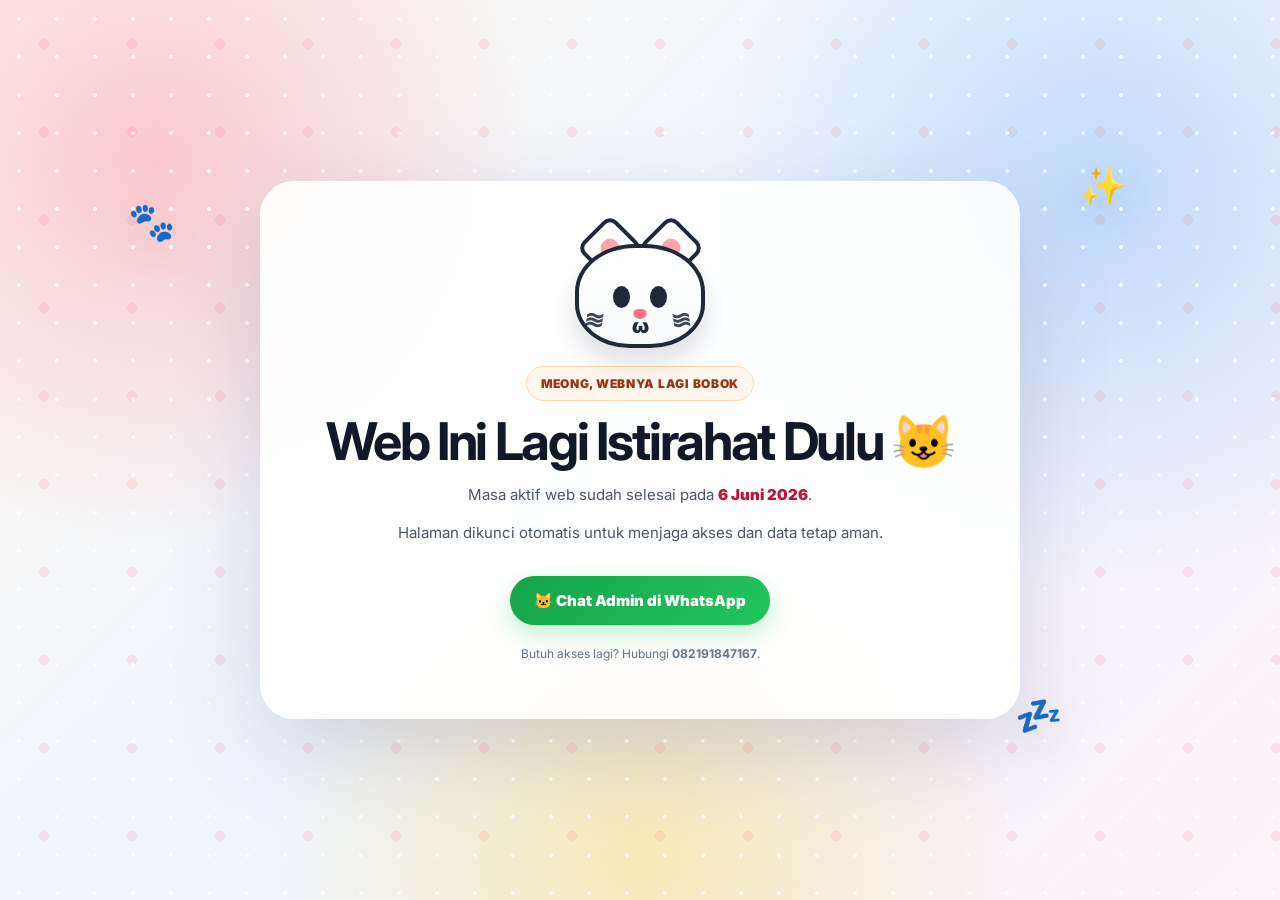
==== commit 9269da7f: "Add files via upload" ====
--- a/index.html
+++ b/index.html
@@ -9,7 +9,6 @@
 <link href="https://cdnjs.cloudflare.com/ajax/libs/font-awesome/6.5.1/css/all.min.css" rel="stylesheet"/>
 
 <link href="assets/css/index.css" rel="stylesheet"/><link rel="stylesheet" href="assets/css/system-expiry.css">
-<link rel="stylesheet" href="assets/css/pro-enhance.css">
 </head>
 <body>
 <div class="glass-card" id="main-card">
@@ -41,6 +40,5 @@
     </div>
 <script defer="" src="assets/js/index.js"></script>
 <script defer src="assets/js/system-expiry.js"></script>
-<script defer src="assets/js/pro-enhance.js"></script>
 </body>
 </html>
--- a/assets/css/system-expiry.css
+++ b/assets/css/system-expiry.css
@@ -1,5 +1,6 @@
 /* =========================================================
-   Friendly Web Expiry Notice & Cat Lock Screen
+   Web Expiry Notice & Cat Lock Screen
+   Notice dibuat aman: kecil, tidak menutup konten, bisa hide.
    Berlaku sampai: 6 Juni 2026
    Kontak: 082191847167
    ========================================================= */
@@ -8,79 +9,46 @@
   --system-expiry-muted:#586174;
   --system-expiry-border:rgba(20,20,40,.12);
   --system-expiry-yellow:#facc15;
-  --system-expiry-pink:#fb7185;
-  --system-expiry-blue:#60a5fa;
   --system-expiry-green:#22c55e;
 }
 
 .system-expiry-notice{
   position:fixed;
-  top:14px;
-  left:50%;
-  transform:translateX(-50%);
-  width:min(1120px, calc(100% - 28px));
-  z-index:2147483000;
-  background:linear-gradient(135deg, rgba(255,255,255,.96), rgba(255,247,237,.96));
+  right:18px;
+  bottom:18px;
+  width:min(360px, calc(100vw - 28px));
+  z-index:9999;
+  background:rgba(255,255,255,.96);
   color:var(--system-expiry-text);
   border:1px solid var(--system-expiry-border);
-  border-left:6px solid var(--system-expiry-yellow);
-  box-shadow:0 18px 45px rgba(15,23,42,.16);
-  border-radius:18px;
-  padding:14px 18px;
+  border-left:4px solid var(--system-expiry-yellow);
+  border-radius:16px;
+  box-shadow:0 14px 34px rgba(15,23,42,.16);
   font-family:Inter, Arial, sans-serif;
-  backdrop-filter:blur(14px);
+  overflow:hidden;
+  backdrop-filter:blur(12px);
+  animation:expiryNoticeIn .22s ease-out both;
 }
-.system-expiry-notice__inner{display:flex;align-items:center;justify-content:space-between;gap:16px;}
-.system-expiry-notice__title{margin:0 0 4px;font-size:14px;letter-spacing:.04em;text-transform:uppercase;font-weight:900;}
-.system-expiry-notice__text{margin:0;font-size:13px;line-height:1.55;color:var(--system-expiry-muted);}
-.system-expiry-notice__date{color:#111827;font-weight:900;}
-.system-expiry-notice__actions{display:flex;align-items:center;gap:10px;flex-shrink:0;}
-.system-expiry-notice__badge{white-space:nowrap;padding:9px 12px;border-radius:999px;background:#fef3c7;border:1px solid #fde68a;color:#92400e;font-size:12px;font-weight:900;}
-.system-expiry-notice__wa,.system-lock__wa{display:inline-flex;align-items:center;justify-content:center;gap:8px;text-decoration:none;border-radius:999px;background:linear-gradient(135deg,#16a34a,#22c55e);color:#fff !important;font-weight:900;border:0;box-shadow:0 10px 25px rgba(34,197,94,.25);}
-.system-expiry-notice__wa{padding:10px 14px;font-size:12px;white-space:nowrap;}
+.system-expiry-notice.is-hiding{animation:expiryNoticeOut .2s ease-in both;}
+.system-expiry-notice__head{display:flex;align-items:center;gap:9px;padding:10px 10px 8px 12px;}
+.system-expiry-notice__dot{width:9px;height:9px;border-radius:999px;background:var(--system-expiry-yellow);box-shadow:0 0 0 4px rgba(250,204,21,.18);flex:0 0 auto;}
+.system-expiry-notice__title{font-size:12px;font-weight:900;letter-spacing:.03em;text-transform:uppercase;line-height:1;color:#111827;}
+.system-expiry-notice__badge{margin-left:auto;white-space:nowrap;padding:5px 8px;border-radius:999px;background:#fef3c7;border:1px solid #fde68a;color:#92400e;font-size:11px;font-weight:900;line-height:1;}
+.system-expiry-notice__icon{width:25px;height:25px;display:inline-grid;place-items:center;border:0;border-radius:9px;background:#f3f4f6;color:#334155;font-size:18px;font-weight:900;line-height:1;cursor:pointer;transition:background .18s ease, transform .18s ease;}
+.system-expiry-notice__icon:hover{background:#e5e7eb;transform:translateY(-1px);}
+.system-expiry-notice__body{display:flex;align-items:center;gap:10px;padding:0 12px 12px;}
+.system-expiry-notice__text{margin:0;min-width:0;flex:1;color:var(--system-expiry-muted);font-size:12px;line-height:1.45;}
+.system-expiry-notice__text b{color:#111827;font-weight:900;}
+.system-expiry-notice__wa,.system-lock__wa{display:inline-flex;align-items:center;justify-content:center;text-decoration:none;border-radius:999px;background:linear-gradient(135deg,#16a34a,#22c55e);color:#fff !important;font-weight:900;border:0;box-shadow:0 10px 25px rgba(34,197,94,.24);}
+.system-expiry-notice__wa{padding:8px 11px;font-size:11px;white-space:nowrap;}
+.system-expiry-notice.is-minimized{width:auto;max-width:calc(100vw - 28px);}
+.system-expiry-notice.is-minimized .system-expiry-notice__body{display:none;}
+.system-expiry-notice.is-minimized .system-expiry-notice__head{padding:9px 10px;}
+.system-expiry-notice.is-minimized .system-expiry-notice__badge{display:none;}
 
-.system-expiry-lock{
-  position:fixed;
-  inset:0;
-  z-index:2147483647;
-  display:flex;
-  align-items:center;
-  justify-content:center;
-  min-height:100vh;
-  padding:24px;
-  overflow:hidden;
-  background:
-    radial-gradient(circle at 12% 18%, rgba(251,113,133,.35), transparent 28%),
-    radial-gradient(circle at 86% 22%, rgba(96,165,250,.35), transparent 30%),
-    radial-gradient(circle at 50% 95%, rgba(250,204,21,.30), transparent 35%),
-    linear-gradient(135deg,#fff7ed,#eff6ff 48%,#fdf2f8);
-  color:#172033;
-  font-family:Inter, Arial, sans-serif;
-}
-.system-expiry-lock:before{
-  content:"";
-  position:absolute;
-  inset:0;
-  background-image:
-    radial-gradient(circle, rgba(255,255,255,.95) 0 2px, transparent 2px),
-    radial-gradient(circle, rgba(251,113,133,.16) 0 5px, transparent 5px);
-  background-size:38px 38px, 88px 88px;
-  animation:systemBgMove 14s linear infinite;
-  pointer-events:none;
-}
-.system-expiry-lock__card{
-  position:relative;
-  z-index:2;
-  width:min(760px, 100%);
-  background:rgba(255,255,255,.88);
-  border:1px solid rgba(255,255,255,.85);
-  border-radius:34px;
-  padding:42px 34px;
-  text-align:center;
-  box-shadow:0 30px 90px rgba(80,70,120,.20);
-  backdrop-filter:blur(20px);
-  animation:cardPop .7s cubic-bezier(.2,.9,.2,1) both;
-}
+.system-expiry-lock{position:fixed;inset:0;z-index:2147483647;display:flex;align-items:center;justify-content:center;min-height:100vh;padding:24px;overflow:hidden;background:radial-gradient(circle at 12% 18%, rgba(251,113,133,.35), transparent 28%),radial-gradient(circle at 86% 22%, rgba(96,165,250,.35), transparent 30%),radial-gradient(circle at 50% 95%, rgba(250,204,21,.30), transparent 35%),linear-gradient(135deg,#fff7ed,#eff6ff 48%,#fdf2f8);color:#172033;font-family:Inter, Arial, sans-serif;}
+.system-expiry-lock:before{content:"";position:absolute;inset:0;background-image:radial-gradient(circle, rgba(255,255,255,.95) 0 2px, transparent 2px),radial-gradient(circle, rgba(251,113,133,.16) 0 5px, transparent 5px);background-size:38px 38px,88px 88px;animation:systemBgMove 14s linear infinite;pointer-events:none;}
+.system-expiry-lock__card{position:relative;z-index:2;width:min(760px, 100%);background:rgba(255,255,255,.88);border:1px solid rgba(255,255,255,.85);border-radius:34px;padding:42px 34px;text-align:center;box-shadow:0 30px 90px rgba(80,70,120,.20);backdrop-filter:blur(20px);animation:cardPop .7s cubic-bezier(.2,.9,.2,1) both;}
 .system-expiry-lock__eyebrow{display:inline-flex;margin:16px 0 14px;padding:9px 14px;border-radius:999px;background:#fff7ed;border:1px solid #fed7aa;color:#9a3412;font-size:12px;font-weight:950;letter-spacing:.06em;text-transform:uppercase;}
 .system-expiry-lock h1{margin:0 0 12px;font-size:clamp(30px,5vw,52px);letter-spacing:-.045em;line-height:1.05;color:#111827;}
 .system-expiry-lock p{margin:0 auto 12px;max-width:620px;color:#4b5563;font-size:15px;line-height:1.75;}
@@ -88,32 +56,18 @@
 .system-lock__wa{margin-top:18px;padding:15px 24px;font-size:15px;transition:transform .2s ease, box-shadow .2s ease;}
 .system-lock__wa:hover{transform:translateY(-2px) scale(1.02);box-shadow:0 16px 32px rgba(34,197,94,.32);}
 .system-expiry-lock__note{margin-top:18px !important;font-size:12px !important;color:#64748b !important;}
-
 .system-expiry-lock__cat{position:relative;width:145px;height:124px;margin:0 auto 2px;animation:catBounce 2.5s ease-in-out infinite;}
 .cat-face{position:absolute;left:50%;bottom:0;transform:translateX(-50%);width:130px;height:104px;border-radius:46% 46% 42% 42%;background:linear-gradient(180deg,#fff,#f8fafc);border:4px solid #1f2937;box-shadow:0 16px 25px rgba(15,23,42,.12);}
 .cat-ear{position:absolute;top:0;width:48px;height:48px;background:#fff;border:4px solid #1f2937;border-radius:10px 10px 4px 10px;z-index:0;}
 .cat-ear:after{content:"";position:absolute;inset:11px;background:#fda4af;border-radius:8px;}
-.cat-ear--left{left:18px;transform:rotate(45deg);}
-.cat-ear--right{right:18px;transform:rotate(45deg);}
-.cat-eye{position:absolute;top:38px;width:17px;height:22px;background:#1f2937;border-radius:50%;animation:catBlink 4s infinite;}
-.cat-eye--left{left:34px;}.cat-eye--right{right:34px;}
-.cat-nose{position:absolute;top:61px;left:50%;transform:translateX(-50%);width:13px;height:10px;background:#fb7185;border-radius:50% 50% 60% 60%;}
-.cat-mouth{position:absolute;top:68px;left:50%;transform:translateX(-50%);font-size:20px;font-weight:900;color:#1f2937;line-height:1;}
-.cat-whisker{position:absolute;top:57px;font-size:24px;color:#1f2937;font-weight:900;letter-spacing:-5px;opacity:.85;}
-.cat-whisker--left{left:5px;transform:rotate(8deg);}.cat-whisker--right{right:10px;transform:scaleX(-1) rotate(8deg);}
-.system-expiry-float{position:absolute;z-index:1;font-size:38px;filter:drop-shadow(0 12px 18px rgba(15,23,42,.12));animation:floaty 5s ease-in-out infinite;}
-.system-expiry-float--one{left:10%;top:22%;animation-delay:.1s;}.system-expiry-float--two{right:12%;top:18%;animation-delay:.8s;}.system-expiry-float--three{right:17%;bottom:18%;animation-delay:1.4s;}
-
-body.system-expired{overflow:hidden !important;}
-body.system-expired > *:not(.system-expiry-lock){pointer-events:none !important;user-select:none !important;}
-@keyframes catBounce{0%,100%{transform:translateY(0) rotate(-1deg);}50%{transform:translateY(-10px) rotate(1deg);}}
-@keyframes catBlink{0%,92%,100%{transform:scaleY(1);}95%{transform:scaleY(.08);}}
-@keyframes floaty{0%,100%{transform:translateY(0) rotate(0deg);}50%{transform:translateY(-18px) rotate(8deg);}}
-@keyframes systemBgMove{from{background-position:0 0,0 0;}to{background-position:38px 38px,88px 88px;}}
-@keyframes cardPop{from{opacity:0;transform:translateY(18px) scale(.96);}to{opacity:1;transform:translateY(0) scale(1);}}
-@media (max-width:720px){.system-expiry-notice{top:10px;padding:13px 14px;border-radius:14px;}.system-expiry-notice__inner{align-items:flex-start;flex-direction:column;gap:12px;}.system-expiry-notice__actions{width:100%;justify-content:space-between;}.system-expiry-notice__wa{flex:1;}.system-expiry-lock__card{padding:34px 20px;border-radius:26px;}.system-expiry-float{font-size:30px;}.system-expiry-lock__cat{width:132px;height:112px}.cat-face{width:118px;height:95px}}
-@media (prefers-reduced-motion:reduce){.system-expiry-lock:before,.system-expiry-lock__card,.system-expiry-lock__cat,.cat-eye,.system-expiry-float{animation:none !important;}}
-
-/* Notice dibuat non-blocking agar tidak mengganggu klik/login */
-.system-expiry-notice{pointer-events:none;}
-.system-expiry-notice a,.system-expiry-notice button{pointer-events:auto;}
+.cat-ear--left{left:18px;transform:rotate(45deg);}.cat-ear--right{right:18px;transform:rotate(45deg);}
+.cat-eye{position:absolute;top:38px;width:17px;height:22px;background:#1f2937;border-radius:50%;animation:catBlink 4s infinite;}.cat-eye--left{left:34px;}.cat-eye--right{right:34px;}
+.cat-nose{position:absolute;top:61px;left:50%;transform:translateX(-50%);width:13px;height:10px;background:#fb7185;border-radius:50% 50% 60% 60%;}.cat-mouth{position:absolute;top:68px;left:50%;transform:translateX(-50%);font-size:20px;font-weight:900;color:#1f2937;line-height:1;}
+.cat-whisker{position:absolute;top:57px;font-size:24px;color:#1f2937;font-weight:900;letter-spacing:-5px;opacity:.85;}.cat-whisker--left{left:5px;transform:rotate(8deg);}.cat-whisker--right{right:10px;transform:scaleX(-1) rotate(8deg);}
+.system-expiry-float{position:absolute;z-index:1;font-size:38px;filter:drop-shadow(0 12px 18px rgba(15,23,42,.12));animation:floaty 5s ease-in-out infinite;}.system-expiry-float--one{left:10%;top:22%;animation-delay:.1s;}.system-expiry-float--two{right:12%;top:18%;animation-delay:.8s;}.system-expiry-float--three{right:17%;bottom:18%;animation-delay:1.4s;}
+body.system-expired{overflow:hidden !important;}body.system-expired > *:not(.system-expiry-lock){pointer-events:none !important;user-select:none !important;}
+@keyframes expiryNoticeIn{from{opacity:0;transform:translateY(10px) scale(.98);}to{opacity:1;transform:translateY(0) scale(1);}}
+@keyframes expiryNoticeOut{from{opacity:1;transform:translateY(0) scale(1);}to{opacity:0;transform:translateY(10px) scale(.98);}}
+@keyframes catBounce{0%,100%{transform:translateY(0) rotate(-1deg);}50%{transform:translateY(-10px) rotate(1deg);}}@keyframes catBlink{0%,92%,100%{transform:scaleY(1);}95%{transform:scaleY(.08);}}@keyframes floaty{0%,100%{transform:translateY(0) rotate(0deg);}50%{transform:translateY(-18px) rotate(8deg);}}@keyframes systemBgMove{from{background-position:0 0,0 0;}to{background-position:38px 38px,88px 88px;}}@keyframes cardPop{from{opacity:0;transform:translateY(18px) scale(.96);}to{opacity:1;transform:translateY(0) scale(1);}}
+@media (max-width:720px){.system-expiry-notice{right:12px;bottom:12px;width:min(330px, calc(100vw - 24px));}.system-expiry-notice__body{align-items:flex-start;flex-direction:column;}.system-expiry-notice__wa{width:100%;}.system-expiry-lock__card{padding:34px 20px;border-radius:26px;}.system-expiry-float{font-size:30px;}.system-expiry-lock__cat{width:132px;height:112px}.cat-face{width:118px;height:95px}}
+@media (prefers-reduced-motion:reduce){.system-expiry-notice,.system-expiry-lock:before,.system-expiry-lock__card,.system-expiry-lock__cat,.cat-eye,.system-expiry-float{animation:none !important;}}
